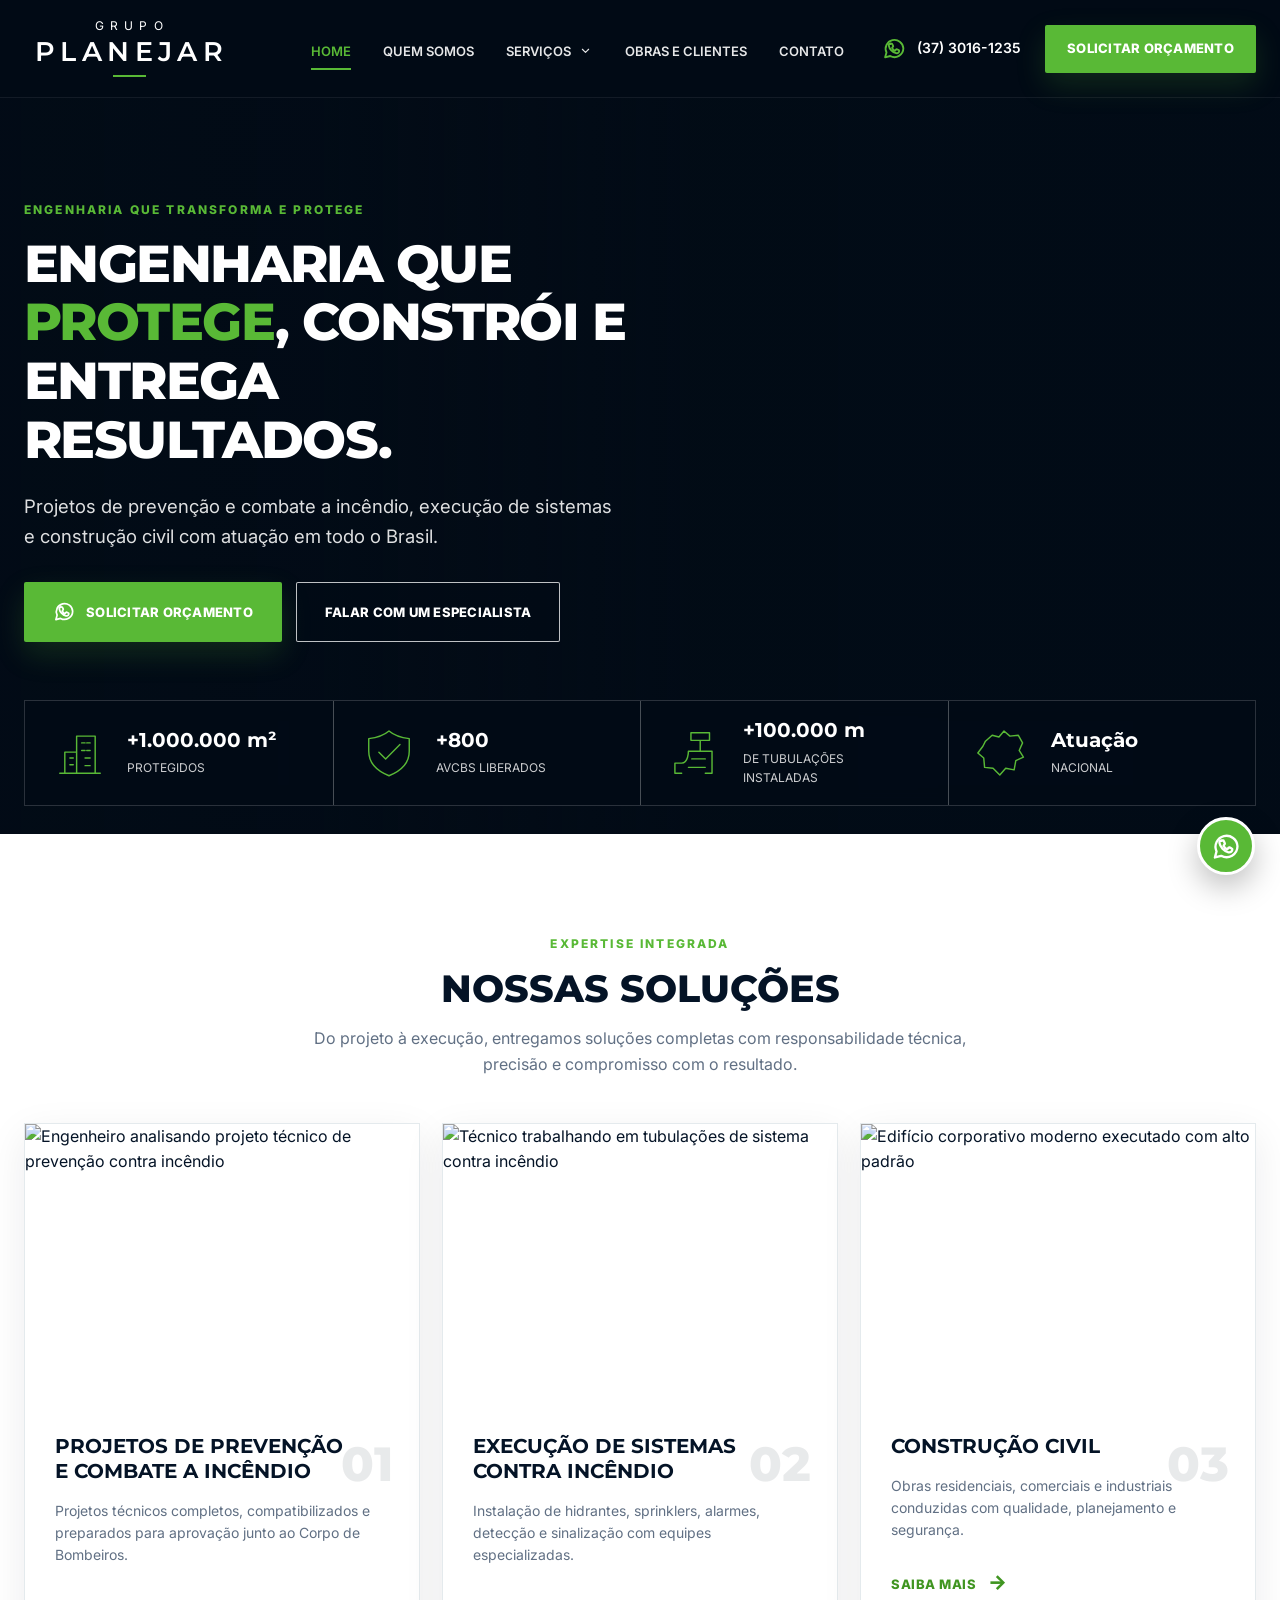
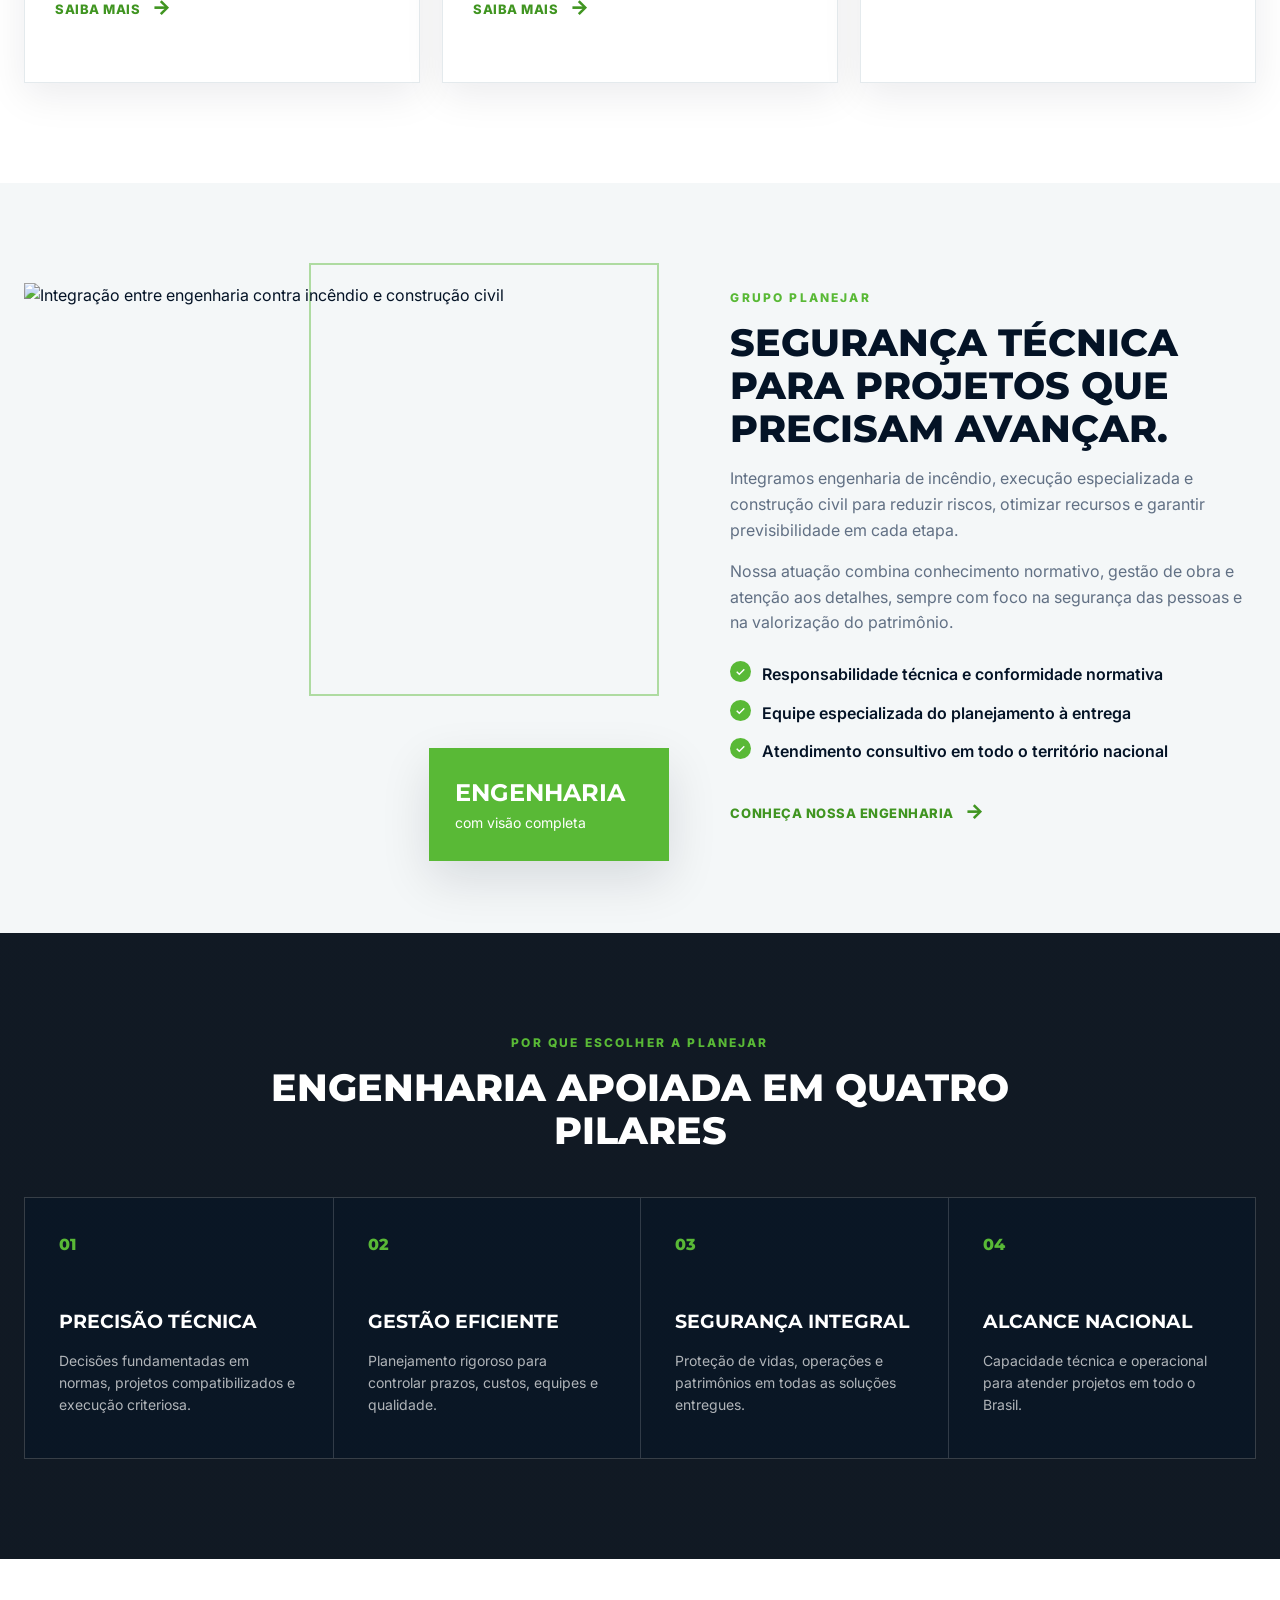
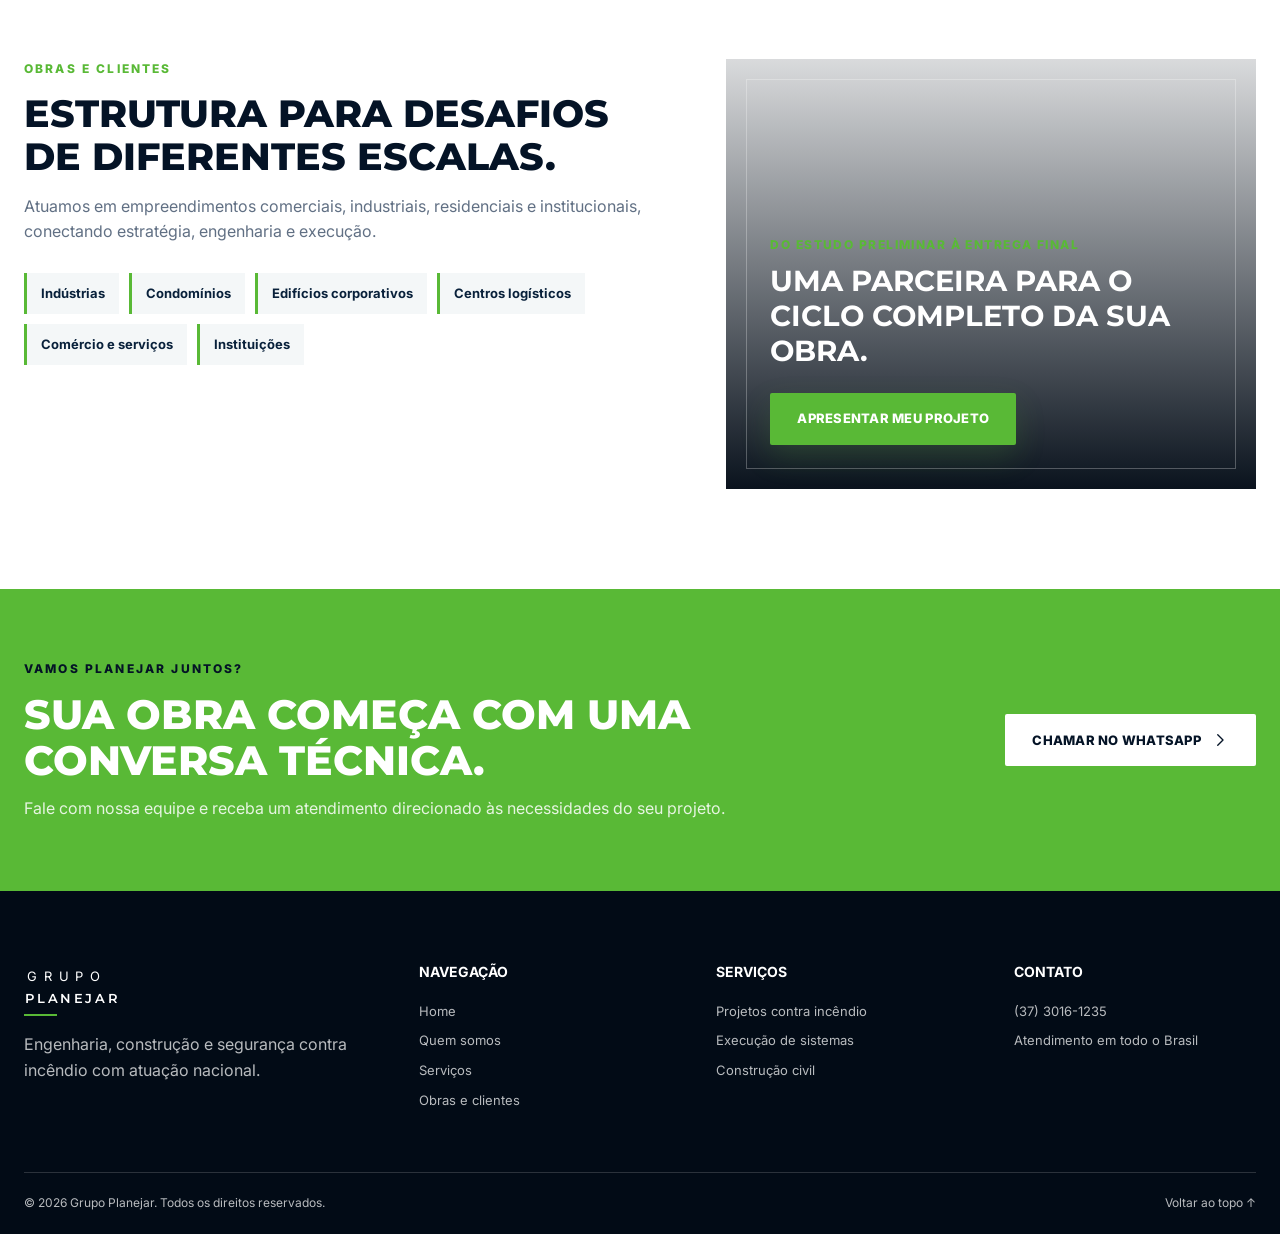
==== index.html @ d743d6f4 "Add files via upload" ====
<!DOCTYPE html>
<html lang="pt-BR">
<head>
  <meta charset="UTF-8">
  <meta name="viewport" content="width=device-width, initial-scale=1.0">
  <meta name="description" content="Grupo Planejar: engenharia especializada em prevenção e combate a incêndio, execução de sistemas e construção civil em todo o Brasil.">
  <meta name="theme-color" content="#041326">
  <title>Grupo Planejar | Engenharia, Segurança e Construção</title>
  <link rel="preconnect" href="https://fonts.googleapis.com">
  <link rel="preconnect" href="https://fonts.gstatic.com" crossorigin>
  <link href="https://fonts.googleapis.com/css2?family=Inter:wght@400;500;600;700;800&family=Montserrat:wght@500;600;700;800&display=swap" rel="stylesheet">
  <link rel="stylesheet" href="styles.css">
</head>
<body>
  <a class="skip-link" href="#conteudo">Ir para o conteúdo</a>

  <header class="site-header" id="inicio">
    <div class="container header-inner">
      <a class="brand" href="#inicio" aria-label="Grupo Planejar - início">
        <span class="brand-small">GRUPO</span>
        <span class="brand-name">PLANEJAR</span>
        <span class="brand-line"></span>
      </a>

      <button class="menu-toggle" type="button" aria-expanded="false" aria-controls="main-nav" aria-label="Abrir menu">
        <span></span><span></span><span></span>
      </button>

      <nav class="main-nav" id="main-nav" aria-label="Navegação principal">
        <a class="nav-link active" href="#inicio">Home</a>
        <a class="nav-link" href="#quem-somos">Quem somos</a>
        <div class="nav-dropdown">
          <button class="nav-link dropdown-toggle" type="button" aria-expanded="false">
            Serviços
            <svg viewBox="0 0 24 24" aria-hidden="true"><path d="m7 10 5 5 5-5"/></svg>
          </button>
          <div class="dropdown-menu">
            <a href="#projetos-incendio">Projetos de prevenção e combate a incêndio</a>
            <a href="#sistemas-incendio">Execução de sistemas contra incêndio</a>
            <a href="#construcao-civil">Construção civil</a>
          </div>
        </div>
        <a class="nav-link" href="#obras">Obras e clientes</a>
        <a class="nav-link" href="#contato">Contato</a>
      </nav>

      <div class="header-actions">
        <a class="phone-link" href="https://wa.me/553730161235?text=Olá%2C%20gostaria%20de%20falar%20com%20o%20Grupo%20Planejar." target="_blank" rel="noopener">
          <svg viewBox="0 0 24 24" aria-hidden="true"><path d="M20.5 11.8a8.5 8.5 0 0 1-12.6 7.4L3 20.5l1.3-4.7A8.5 8.5 0 1 1 20.5 11.8Z"/><path d="M8.2 7.7c.2-.4.4-.4.7-.4h.5c.2 0 .4.1.5.4l.8 1.9c.1.3 0 .5-.2.7l-.6.7c-.2.2-.2.4-.1.6.5 1 1.3 1.9 2.3 2.4.3.1.5.1.7-.1l.8-1c.2-.2.4-.3.7-.2l1.8.9c.3.1.4.3.4.5 0 .5-.2 1.4-.8 1.9-.5.5-1.3.7-2.2.5-1.3-.3-3.1-1.2-4.6-2.8-1.2-1.3-2.1-3-2.3-4.3-.2-.7 0-1.3.4-1.7.3-.3.7-.5 1.2-.5Z"/></svg>
          <span>(37) 3016-1235</span>
        </a>
        <a class="btn btn-primary btn-header whatsapp-link" href="https://wa.me/553730161235?text=Olá%2C%20gostaria%20de%20solicitar%20um%20orçamento." target="_blank" rel="noopener">Solicitar orçamento</a>
      </div>
    </div>
  </header>

  <main id="conteudo">
    <section class="hero" aria-labelledby="hero-title">
      <div class="hero-media" role="img" aria-label="Técnico em sistema contra incêndio, edifício corporativo e engenheiro projetista"></div>
      <div class="hero-overlay"></div>
      <div class="container hero-content">
        <div class="hero-copy reveal">
          <p class="eyebrow">Engenharia que transforma e protege</p>
          <h1 id="hero-title">Engenharia que <span>protege</span>, constrói e entrega resultados.</h1>
          <p class="hero-text">Projetos de prevenção e combate a incêndio, execução de sistemas e construção civil com atuação em todo o Brasil.</p>
          <div class="hero-buttons">
            <a class="btn btn-primary whatsapp-link" href="https://wa.me/553730161235?text=Olá%2C%20gostaria%20de%20solicitar%20um%20orçamento." target="_blank" rel="noopener">
              <svg viewBox="0 0 24 24" aria-hidden="true"><path d="M20.5 11.8a8.5 8.5 0 0 1-12.6 7.4L3 20.5l1.3-4.7A8.5 8.5 0 1 1 20.5 11.8Z"/><path d="M8.2 7.7c.2-.4.4-.4.7-.4h.5c.2 0 .4.1.5.4l.8 1.9c.1.3 0 .5-.2.7l-.6.7c-.2.2-.2.4-.1.6.5 1 1.3 1.9 2.3 2.4.3.1.5.1.7-.1l.8-1c.2-.2.4-.3.7-.2l1.8.9c.3.1.4.3.4.5 0 .5-.2 1.4-.8 1.9-.5.5-1.3.7-2.2.5-1.3-.3-3.1-1.2-4.6-2.8-1.2-1.3-2.1-3-2.3-4.3-.2-.7 0-1.3.4-1.7.3-.3.7-.5 1.2-.5Z"/></svg>
              Solicitar orçamento
            </a>
            <a class="btn btn-outline whatsapp-link" href="https://wa.me/553730161235?text=Olá%2C%20gostaria%20de%20falar%20com%20um%20especialista." target="_blank" rel="noopener">Falar com um especialista</a>
          </div>
        </div>

        <div class="stats reveal" aria-label="Indicadores do Grupo Planejar">
          <article class="stat">
            <svg viewBox="0 0 64 64" aria-hidden="true"><path d="M8 56h48M14 56V31h14v25M28 56V12h22v44M34 20h4m6 0h-4m-6 9h4m6 0h-4m-20 9h4m-4 8h4m14-8h6m-6 9h6"/></svg>
            <div><strong>+1.000.000 m²</strong><span>protegidos</span></div>
          </article>
          <article class="stat">
            <svg viewBox="0 0 64 64" aria-hidden="true"><path d="M32 6c7 6 15 8 24 9v15c0 14-9 23-24 29C17 53 8 44 8 30V15c9-1 17-3 24-9Z"/><path d="m20 31 8 8 17-17"/></svg>
            <div><strong>+800</strong><span>AVCBs liberados</span></div>
          </article>
          <article class="stat">
            <svg viewBox="0 0 64 64" aria-hidden="true"><path d="M26 8h22v9H26zM37 17v13M15 56H7V44h8c8 0 8-14 8-14h28v26h-8"/><path d="M27 39h16M23 49h20"/></svg>
            <div><strong>+100.000 m</strong><span>de tubulações instaladas</span></div>
          </article>
          <article class="stat">
            <svg viewBox="0 0 64 64" aria-hidden="true"><path d="m10 18 8-7 8 2 6-7 7 6 10-1 5 9-4 9 5 8-9 4-2 11-10-2-7 8-8-8-10-1-1-11-7-6 6-8Z"/></svg>
            <div><strong>Atuação</strong><span>nacional</span></div>
          </article>
        </div>
      </div>
    </section>

    <section class="section services" id="servicos" aria-labelledby="services-title">
      <div class="container">
        <div class="section-heading reveal">
          <p class="eyebrow">Expertise integrada</p>
          <h2 id="services-title">Nossas soluções</h2>
          <p>Do projeto à execução, entregamos soluções completas com responsabilidade técnica, precisão e compromisso com o resultado.</p>
        </div>
        <div class="service-grid">
          <article class="service-card reveal" id="projetos-incendio">
            <img src="assets/images/projetos-incendio.jpg" alt="Engenheiro analisando projeto técnico de prevenção contra incêndio" width="650" height="570">
            <div class="service-body">
              <span class="service-number">01</span>
              <h3>Projetos de prevenção e combate a incêndio</h3>
              <p>Projetos técnicos completos, compatibilizados e preparados para aprovação junto ao Corpo de Bombeiros.</p>
              <a href="https://wa.me/553730161235?text=Olá%2C%20quero%20saber%20mais%20sobre%20projetos%20de%20prevenção%20e%20combate%20a%20incêndio." target="_blank" rel="noopener">Saiba mais <span>→</span></a>
            </div>
          </article>
          <article class="service-card reveal" id="sistemas-incendio">
            <img src="assets/images/sistemas-incendio.jpg" alt="Técnico trabalhando em tubulações de sistema contra incêndio" width="650" height="650">
            <div class="service-body">
              <span class="service-number">02</span>
              <h3>Execução de sistemas contra incêndio</h3>
              <p>Instalação de hidrantes, sprinklers, alarmes, detecção e sinalização com equipes especializadas.</p>
              <a href="https://wa.me/553730161235?text=Olá%2C%20quero%20saber%20mais%20sobre%20execução%20de%20sistemas%20contra%20incêndio." target="_blank" rel="noopener">Saiba mais <span>→</span></a>
            </div>
          </article>
          <article class="service-card reveal" id="construcao-civil">
            <img src="assets/images/construcao-civil.jpg" alt="Edifício corporativo moderno executado com alto padrão" width="650" height="620">
            <div class="service-body">
              <span class="service-number">03</span>
              <h3>Construção civil</h3>
              <p>Obras residenciais, comerciais e industriais conduzidas com qualidade, planejamento e segurança.</p>
              <a href="https://wa.me/553730161235?text=Olá%2C%20quero%20saber%20mais%20sobre%20construção%20civil." target="_blank" rel="noopener">Saiba mais <span>→</span></a>
            </div>
          </article>
        </div>
      </div>
    </section>

    <section class="section about" id="quem-somos" aria-labelledby="about-title">
      <div class="container about-grid">
        <div class="about-visual reveal">
          <img src="assets/images/hero-grupo-planejar.png" alt="Integração entre engenharia contra incêndio e construção civil" width="1792" height="896">
          <div class="experience-card"><strong>Engenharia</strong><span>com visão completa</span></div>
        </div>
        <div class="about-copy reveal">
          <p class="eyebrow">Grupo Planejar</p>
          <h2 id="about-title">Segurança técnica para projetos que precisam avançar.</h2>
          <p>Integramos engenharia de incêndio, execução especializada e construção civil para reduzir riscos, otimizar recursos e garantir previsibilidade em cada etapa.</p>
          <p>Nossa atuação combina conhecimento normativo, gestão de obra e atenção aos detalhes, sempre com foco na segurança das pessoas e na valorização do patrimônio.</p>
          <ul class="check-list">
            <li>Responsabilidade técnica e conformidade normativa</li>
            <li>Equipe especializada do planejamento à entrega</li>
            <li>Atendimento consultivo em todo o território nacional</li>
          </ul>
          <a class="text-link whatsapp-link" href="https://wa.me/553730161235?text=Olá%2C%20gostaria%20de%20conhecer%20melhor%20o%20Grupo%20Planejar." target="_blank" rel="noopener">Conheça nossa engenharia <span>→</span></a>
        </div>
      </div>
    </section>

    <section class="section pillars" aria-labelledby="pillars-title">
      <div class="container">
        <div class="section-heading light reveal">
          <p class="eyebrow">Por que escolher a Planejar</p>
          <h2 id="pillars-title">Engenharia apoiada em quatro pilares</h2>
        </div>
        <div class="pillar-grid">
          <article class="pillar reveal"><span>01</span><h3>Precisão técnica</h3><p>Decisões fundamentadas em normas, projetos compatibilizados e execução criteriosa.</p></article>
          <article class="pillar reveal"><span>02</span><h3>Gestão eficiente</h3><p>Planejamento rigoroso para controlar prazos, custos, equipes e qualidade.</p></article>
          <article class="pillar reveal"><span>03</span><h3>Segurança integral</h3><p>Proteção de vidas, operações e patrimônios em todas as soluções entregues.</p></article>
          <article class="pillar reveal"><span>04</span><h3>Alcance nacional</h3><p>Capacidade técnica e operacional para atender projetos em todo o Brasil.</p></article>
        </div>
      </div>
    </section>

    <section class="section projects" id="obras" aria-labelledby="projects-title">
      <div class="container projects-grid">
        <div class="projects-copy reveal">
          <p class="eyebrow">Obras e clientes</p>
          <h2 id="projects-title">Estrutura para desafios de diferentes escalas.</h2>
          <p>Atuamos em empreendimentos comerciais, industriais, residenciais e institucionais, conectando estratégia, engenharia e execução.</p>
          <div class="project-tags" aria-label="Segmentos atendidos">
            <span>Indústrias</span><span>Condomínios</span><span>Edifícios corporativos</span><span>Centros logísticos</span><span>Comércio e serviços</span><span>Instituições</span>
          </div>
        </div>
        <div class="territory-card reveal">
          <span class="territory-kicker">Do estudo preliminar à entrega final</span>
          <strong>Uma parceira para o ciclo completo da sua obra.</strong>
          <a class="btn btn-primary whatsapp-link" href="https://wa.me/553730161235?text=Olá%2C%20gostaria%20de%20conversar%20sobre%20uma%20obra." target="_blank" rel="noopener">Apresentar meu projeto</a>
        </div>
      </div>
    </section>

    <section class="contact-cta" id="contato" aria-labelledby="contact-title">
      <div class="container contact-inner reveal">
        <div>
          <p class="eyebrow">Vamos planejar juntos?</p>
          <h2 id="contact-title">Sua obra começa com uma conversa técnica.</h2>
          <p>Fale com nossa equipe e receba um atendimento direcionado às necessidades do seu projeto.</p>
        </div>
        <a class="btn btn-light whatsapp-link" href="https://wa.me/553730161235?text=Olá%2C%20vim%20pelo%20site%20e%20gostaria%20de%20iniciar%20uma%20conversa." target="_blank" rel="noopener">
          Chamar no WhatsApp
          <svg viewBox="0 0 24 24" aria-hidden="true"><path d="m9 5 7 7-7 7"/></svg>
        </a>
      </div>
    </section>
  </main>

  <footer class="site-footer">
    <div class="container footer-grid">
      <div>
        <a class="brand footer-brand" href="#inicio">
          <span class="brand-small">GRUPO</span>
          <span class="brand-name">PLANEJAR</span>
          <span class="brand-line"></span>
        </a>
        <p>Engenharia, construção e segurança contra incêndio com atuação nacional.</p>
      </div>
      <div>
        <h3>Navegação</h3>
        <a href="#inicio">Home</a><a href="#quem-somos">Quem somos</a><a href="#servicos">Serviços</a><a href="#obras">Obras e clientes</a>
      </div>
      <div>
        <h3>Serviços</h3>
        <a href="#projetos-incendio">Projetos contra incêndio</a><a href="#sistemas-incendio">Execução de sistemas</a><a href="#construcao-civil">Construção civil</a>
      </div>
      <div>
        <h3>Contato</h3>
        <a href="https://wa.me/553730161235" target="_blank" rel="noopener">(37) 3016-1235</a>
        <span>Atendimento em todo o Brasil</span>
      </div>
    </div>
    <div class="container footer-bottom">
      <p>© <span id="current-year"></span> Grupo Planejar. Todos os direitos reservados.</p>
      <a href="#inicio">Voltar ao topo ↑</a>
    </div>
  </footer>

  <a class="floating-whatsapp" href="https://wa.me/553730161235?text=Olá%2C%20vim%20pelo%20site%20do%20Grupo%20Planejar." target="_blank" rel="noopener" aria-label="Falar com o Grupo Planejar pelo WhatsApp">
    <svg viewBox="0 0 24 24" aria-hidden="true"><path d="M20.5 11.8a8.5 8.5 0 0 1-12.6 7.4L3 20.5l1.3-4.7A8.5 8.5 0 1 1 20.5 11.8Z"/><path d="M8.2 7.7c.2-.4.4-.4.7-.4h.5c.2 0 .4.1.5.4l.8 1.9c.1.3 0 .5-.2.7l-.6.7c-.2.2-.2.4-.1.6.5 1 1.3 1.9 2.3 2.4.3.1.5.1.7-.1l.8-1c.2-.2.4-.3.7-.2l1.8.9c.3.1.4.3.4.5 0 .5-.2 1.4-.8 1.9-.5.5-1.3.7-2.2.5-1.3-.3-3.1-1.2-4.6-2.8-1.2-1.3-2.1-3-2.3-4.3-.2-.7 0-1.3.4-1.7.3-.3.7-.5 1.2-.5Z"/></svg>
  </a>

  <script src="script.js"></script>
</body>
</html>
---- styles.css ----
:root {
  --navy-950: #020b16;
  --navy-900: #041326;
  --navy-800: #09213b;
  --navy-700: #123554;
  --green: #59b936;
  --green-dark: #409521;
  --white: #ffffff;
  --ice: #f4f7f8;
  --slate: #617084;
  --line: rgba(255, 255, 255, .16);
  --shadow: 0 18px 50px rgba(3, 19, 37, .12);
  --container: 1440px;
}

* { box-sizing: border-box; }
html { scroll-behavior: smooth; scroll-padding-top: 90px; }
body { margin: 0; color: var(--navy-900); background: var(--white); font-family: "Inter", sans-serif; line-height: 1.6; }
body.menu-open { overflow: hidden; }
img { display: block; max-width: 100%; }
a { color: inherit; text-decoration: none; }
button, a { -webkit-tap-highlight-color: transparent; }
button { font: inherit; }
svg { fill: none; stroke: currentColor; stroke-linecap: round; stroke-linejoin: round; stroke-width: 1.8; }
.container { width: min(calc(100% - 48px), var(--container)); margin-inline: auto; }
.skip-link { position: fixed; z-index: 9999; left: 16px; top: -60px; padding: 10px 16px; color: var(--white); background: var(--green); transition: top .2s; }
.skip-link:focus { top: 16px; }

.site-header { position: fixed; z-index: 1000; inset: 0 0 auto; height: 98px; color: var(--white); background: rgba(2, 11, 22, .94); border-bottom: 1px solid rgba(255, 255, 255, .07); backdrop-filter: blur(16px); transition: height .25s, box-shadow .25s; }
.site-header.scrolled { height: 78px; box-shadow: 0 10px 30px rgba(0, 0, 0, .2); }
.header-inner { height: 100%; display: flex; align-items: center; gap: clamp(24px, 3vw, 60px); }
.brand { min-width: 210px; display: inline-flex; flex-direction: column; align-items: center; color: var(--white); line-height: 1; letter-spacing: .14em; }
.brand-small { margin-bottom: 6px; font-size: 12px; letter-spacing: .52em; transform: translateX(.24em); }
.brand-name { font-family: "Montserrat", sans-serif; font-size: 27px; font-weight: 600; letter-spacing: .2em; transform: translateX(.1em); }
.brand-line { width: 33px; height: 2px; margin-top: 10px; background: var(--green); }
.main-nav { display: flex; align-items: center; justify-content: center; gap: clamp(22px, 2.5vw, 46px); margin-left: auto; }
.nav-link { position: relative; padding: 38px 0 33px; color: rgba(255, 255, 255, .9); border: 0; background: transparent; text-transform: uppercase; white-space: nowrap; font-size: 13px; font-weight: 600; cursor: pointer; transition: color .2s; }
.scrolled .nav-link { padding-block: 28px 25px; }
.nav-link::after { content: ""; position: absolute; left: 0; right: 100%; bottom: 24px; height: 2px; background: var(--green); transition: right .25s; }
.nav-link:hover, .nav-link.active { color: var(--green); }
.nav-link:hover::after, .nav-link.active::after { right: 0; }
.dropdown-toggle { display: flex; align-items: center; gap: 7px; }
.dropdown-toggle svg { width: 15px; transition: transform .2s; }
.nav-dropdown { position: relative; }
.nav-dropdown:hover .dropdown-menu, .nav-dropdown.open .dropdown-menu { opacity: 1; visibility: visible; transform: translateY(0); }
.nav-dropdown.open .dropdown-toggle svg { transform: rotate(180deg); }
.dropdown-menu { position: absolute; top: calc(100% - 12px); left: -25px; width: 320px; padding: 12px; color: var(--navy-900); background: var(--white); box-shadow: var(--shadow); opacity: 0; visibility: hidden; transform: translateY(12px); transition: .2s; }
.dropdown-menu a { display: block; padding: 11px 13px; border-left: 2px solid transparent; font-size: 13px; font-weight: 600; }
.dropdown-menu a:hover { color: var(--green-dark); background: var(--ice); border-color: var(--green); }
.header-actions { display: flex; align-items: center; gap: 24px; }
.phone-link { display: flex; align-items: center; gap: 10px; white-space: nowrap; font-size: 14px; font-weight: 600; }
.phone-link svg { width: 25px; color: var(--green); }
.btn { min-height: 52px; display: inline-flex; align-items: center; justify-content: center; gap: 10px; padding: 0 26px; border: 1px solid transparent; border-radius: 2px; text-transform: uppercase; font-size: 13px; font-weight: 800; letter-spacing: .02em; transition: transform .2s, background .2s, border-color .2s, box-shadow .2s; }
.btn:hover { transform: translateY(-2px); }
.btn-primary { color: var(--white); background: var(--green); box-shadow: 0 12px 30px rgba(89, 185, 54, .18); }
.btn-primary:hover { background: var(--green-dark); box-shadow: 0 16px 34px rgba(89, 185, 54, .25); }
.btn-outline { color: var(--white); border-color: rgba(255, 255, 255, .75); background: rgba(2, 11, 22, .28); }
.btn-outline:hover { border-color: var(--green); background: rgba(2, 11, 22, .65); }
.btn-header { min-height: 48px; padding-inline: 21px; white-space: nowrap; }
.btn svg { width: 23px; }
.menu-toggle { display: none; width: 44px; height: 44px; padding: 10px; border: 0; color: var(--white); background: transparent; }
.menu-toggle span { display: block; width: 24px; height: 2px; margin: 5px auto; background: currentColor; transition: transform .25s, opacity .2s; }

.hero { position: relative; min-height: 760px; padding-top: 98px; color: var(--white); background: var(--navy-950); overflow: hidden; }
.hero-media { position: absolute; inset: 98px 0 0; background-image: url("assets/images/hero-grupo-planejar.png"); background-size: cover; background-position: center; }
.hero-overlay { position: absolute; inset: 98px 0 0; background: linear-gradient(90deg, rgba(2, 11, 22, .96) 0%, rgba(2, 11, 22, .87) 25%, rgba(2, 11, 22, .3) 54%, rgba(2, 11, 22, .28) 100%), linear-gradient(0deg, rgba(2, 11, 22, .8), transparent 48%); }
.hero-content { position: relative; min-height: 662px; display: flex; flex-direction: column; justify-content: space-between; padding-top: clamp(85px, 8vw, 130px); }
.hero-copy { width: min(650px, 49%); }
.eyebrow { margin: 0 0 14px; color: var(--green); text-transform: uppercase; font-size: 12px; font-weight: 800; letter-spacing: .18em; }
.hero h1, .section h2, .contact-cta h2 { margin: 0; font-family: "Montserrat", sans-serif; font-weight: 800; line-height: 1.12; text-transform: uppercase; }
.hero h1 { max-width: 660px; font-size: clamp(39px, 4.1vw, 64px); letter-spacing: -.03em; }
.hero h1 span { color: var(--green); }
.hero-text { max-width: 620px; margin: 22px 0 30px; color: rgba(255, 255, 255, .87); font-size: clamp(16px, 1.45vw, 20px); line-height: 1.65; }
.hero-buttons { display: flex; flex-wrap: wrap; gap: 14px; }
.hero-buttons .btn { min-height: 60px; padding-inline: 28px; }
.stats { display: grid; grid-template-columns: repeat(4, 1fr); margin: 58px 0 28px; border: 1px solid var(--line); background: rgba(2, 11, 22, .69); backdrop-filter: blur(8px); }
.stat { min-height: 102px; display: flex; align-items: center; gap: 20px; padding: 18px 28px; }
.stat + .stat { border-left: 1px solid rgba(255, 255, 255, .28); }
.stat svg { flex: 0 0 auto; width: 54px; height: 54px; color: var(--green); stroke-width: 1.7; }
.stat div { display: flex; flex-direction: column; }
.stat strong { font-family: "Montserrat", sans-serif; font-size: clamp(17px, 1.55vw, 24px); line-height: 1.2; white-space: nowrap; }
.stat span { margin-top: 6px; color: rgba(255, 255, 255, .8); text-transform: uppercase; font-size: 12px; }

.section { padding: 100px 0; }
.section-heading { max-width: 750px; margin: 0 auto 45px; text-align: center; }
.section-heading h2, .about h2, .projects h2 { color: var(--navy-900); font-size: clamp(30px, 3vw, 45px); }
.section-heading > p:last-child { max-width: 680px; margin: 16px auto 0; color: var(--slate); }
.service-grid { display: grid; grid-template-columns: repeat(3, 1fr); gap: 22px; }
.service-card { position: relative; background: var(--white); border: 1px solid #e4eaed; box-shadow: 0 12px 38px rgba(3, 19, 37, .08); overflow: hidden; transition: transform .3s, box-shadow .3s; }
.service-card:hover { transform: translateY(-7px); box-shadow: var(--shadow); }
.service-card img { width: 100%; height: 280px; object-fit: cover; transition: transform .5s; }
.service-card:hover img { transform: scale(1.035); }
.service-body { position: relative; min-height: 278px; padding: 30px; }
.service-number { position: absolute; top: 22px; right: 26px; color: rgba(4, 19, 38, .09); font-family: "Montserrat", sans-serif; font-size: 48px; font-weight: 800; }
.service-card h3 { position: relative; max-width: 340px; margin: 0 0 16px; padding-right: 40px; font-family: "Montserrat", sans-serif; font-size: 20px; line-height: 1.25; text-transform: uppercase; }
.service-card p { margin: 0 0 24px; color: var(--slate); font-size: 14px; }
.service-card a, .text-link { color: var(--green-dark); text-transform: uppercase; font-size: 13px; font-weight: 800; letter-spacing: .04em; }
.service-card a span, .text-link span { display: inline-block; margin-left: 8px; font-size: 20px; transition: transform .2s; }
.service-card a:hover span, .text-link:hover span { transform: translateX(5px); }

.about { background: var(--ice); }
.about-grid { display: grid; grid-template-columns: 1.08fr .92fr; align-items: center; gap: clamp(50px, 7vw, 105px); }
.about-visual { position: relative; min-height: 550px; }
.about-visual::before { content: ""; position: absolute; z-index: 0; width: 56%; height: 78%; right: -18px; top: -20px; border: 2px solid rgba(89, 185, 54, .45); }
.about-visual img { position: absolute; z-index: 1; inset: 0; width: 100%; height: 100%; object-fit: cover; object-position: 48% center; }
.experience-card { position: absolute; z-index: 2; right: -28px; bottom: -28px; width: 240px; padding: 26px; color: var(--white); background: var(--green); box-shadow: var(--shadow); }
.experience-card strong, .experience-card span { display: block; }
.experience-card strong { font-family: "Montserrat", sans-serif; font-size: 24px; text-transform: uppercase; }
.experience-card span { font-size: 14px; }
.about-copy > p:not(.eyebrow) { color: var(--slate); }
.check-list { margin: 26px 0 30px; padding: 0; list-style: none; }
.check-list li { position: relative; margin: 13px 0; padding-left: 32px; font-weight: 600; }
.check-list li::before { content: "✓"; position: absolute; left: 0; top: -1px; width: 21px; height: 21px; display: grid; place-items: center; color: var(--white); background: var(--green); border-radius: 50%; font-size: 12px; }

.pillars { color: var(--white); background: linear-gradient(rgba(2, 11, 22, .94), rgba(2, 11, 22, .94)), url("assets/images/hero-grupo-planejar.png") center/cover fixed; }
.section-heading.light h2 { color: var(--white); }
.pillar-grid { display: grid; grid-template-columns: repeat(4, 1fr); border: 1px solid var(--line); }
.pillar { min-height: 260px; padding: 34px; background: rgba(4, 19, 38, .48); }
.pillar + .pillar { border-left: 1px solid var(--line); }
.pillar > span { color: var(--green); font-family: "Montserrat", sans-serif; font-weight: 800; }
.pillar h3 { margin: 50px 0 12px; text-transform: uppercase; font-family: "Montserrat", sans-serif; font-size: 19px; }
.pillar p { margin: 0; color: rgba(255, 255, 255, .68); font-size: 14px; }

.projects-grid { display: grid; grid-template-columns: 1.1fr .9fr; align-items: stretch; gap: 55px; }
.projects-copy > p:not(.eyebrow) { max-width: 680px; color: var(--slate); }
.project-tags { display: flex; flex-wrap: wrap; gap: 10px; margin-top: 28px; }
.project-tags span { padding: 10px 14px; color: var(--navy-800); background: var(--ice); border-left: 3px solid var(--green); font-size: 13px; font-weight: 700; }
.territory-card { position: relative; display: flex; flex-direction: column; justify-content: flex-end; min-height: 430px; padding: 44px; color: var(--white); background: linear-gradient(0deg, rgba(2, 11, 22, .97), rgba(2, 11, 22, .15)), url("assets/images/construcao-civil.jpg") center/cover; overflow: hidden; }
.territory-card::before { content: ""; position: absolute; inset: 20px; border: 1px solid rgba(255, 255, 255, .27); pointer-events: none; }
.territory-kicker { position: relative; color: var(--green); text-transform: uppercase; font-size: 12px; font-weight: 800; letter-spacing: .12em; }
.territory-card strong { position: relative; max-width: 500px; margin: 9px 0 24px; font-family: "Montserrat", sans-serif; font-size: clamp(25px, 2.3vw, 35px); line-height: 1.2; text-transform: uppercase; }
.territory-card .btn { position: relative; align-self: flex-start; }

.contact-cta { padding: 70px 0; color: var(--white); background: var(--green); }
.contact-inner { display: flex; align-items: center; justify-content: space-between; gap: 50px; }
.contact-cta .eyebrow { color: var(--navy-900); }
.contact-cta h2 { max-width: 820px; font-size: clamp(28px, 3.2vw, 46px); }
.contact-cta p:last-child { max-width: 760px; margin: 12px 0 0; color: rgba(255, 255, 255, .85); }
.btn-light { flex: 0 0 auto; color: var(--navy-900); background: var(--white); }
.btn-light:hover { background: var(--navy-900); color: var(--white); }
.btn-light svg { width: 18px; }

.site-footer { padding: 70px 0 22px; color: rgba(255, 255, 255, .72); background: var(--navy-950); }
.footer-grid { display: grid; grid-template-columns: 1.4fr repeat(3, 1fr); gap: 55px; }
.footer-brand { width: max-content; align-items: flex-start; min-width: 0; }
.footer-grid > div:first-child p { max-width: 330px; }
.footer-grid h3 { margin: 0 0 17px; color: var(--white); font-size: 14px; text-transform: uppercase; }
.footer-grid a, .footer-grid span { display: block; margin: 9px 0; font-size: 13px; }
.footer-grid a:hover { color: var(--green); }
.footer-bottom { display: flex; justify-content: space-between; margin-top: 52px; padding-top: 20px; border-top: 1px solid var(--line); font-size: 12px; }
.footer-bottom p { margin: 0; }
.floating-whatsapp { position: fixed; z-index: 900; right: 25px; bottom: 25px; width: 58px; height: 58px; display: grid; place-items: center; color: var(--white); background: var(--green); border: 3px solid var(--white); border-radius: 50%; box-shadow: 0 12px 30px rgba(0, 0, 0, .25); transition: transform .2s, background .2s; }
.floating-whatsapp:hover { transform: translateY(-4px) scale(1.03); background: var(--green-dark); }
.floating-whatsapp svg { width: 31px; }

.reveal { opacity: 0; transform: translateY(24px); transition: opacity .7s ease, transform .7s ease; }
.reveal.visible { opacity: 1; transform: none; }

@media (max-width: 1240px) {
  .container { width: min(calc(100% - 36px), var(--container)); }
  .header-actions .phone-link { display: none; }
  .main-nav { gap: 24px; }
  .brand { min-width: 180px; }
  .brand-name { font-size: 23px; }
  .stat { padding-inline: 18px; }
  .stat svg { width: 45px; }
}

@media (max-width: 1020px) {
  .site-header, .site-header.scrolled { height: 78px; }
  .brand { min-width: auto; align-items: flex-start; }
  .brand-small { font-size: 9px; }
  .brand-name { font-size: 20px; }
  .brand-line { margin-top: 7px; }
  .menu-toggle { display: block; margin-left: auto; }
  .menu-open .menu-toggle span:nth-child(1) { transform: translateY(7px) rotate(45deg); }
  .menu-open .menu-toggle span:nth-child(2) { opacity: 0; }
  .menu-open .menu-toggle span:nth-child(3) { transform: translateY(-7px) rotate(-45deg); }
  .header-actions { display: none; }
  .main-nav { position: absolute; top: 100%; left: 0; width: 100vw; height: calc(100vh - 78px); display: block; padding: 24px; background: var(--navy-950); transform: translateX(100%); transition: transform .3s; overflow-y: auto; }
  .menu-open .main-nav { transform: translateX(0); }
  .nav-link { width: 100%; display: flex; justify-content: space-between; padding: 17px 3px; text-align: left; border-bottom: 1px solid var(--line); }
  .nav-link::after { display: none; }
  .dropdown-menu { position: static; width: 100%; max-height: 0; padding: 0 10px; box-shadow: none; color: var(--white); background: rgba(255, 255, 255, .04); opacity: 1; visibility: visible; transform: none; overflow: hidden; transition: max-height .3s, padding .3s; }
  .nav-dropdown.open .dropdown-menu { max-height: 260px; padding-block: 9px; }
  .dropdown-menu a { color: rgba(255, 255, 255, .75); border-color: transparent; }
  .dropdown-menu a:hover { color: var(--green); background: transparent; }
  .hero { min-height: auto; padding-top: 78px; }
  .hero-media, .hero-overlay { inset-top: 78px; }
  .hero-media { inset: 78px 0 0; background-position: 54% center; }
  .hero-overlay { inset: 78px 0 0; background: linear-gradient(90deg, rgba(2, 11, 22, .95), rgba(2, 11, 22, .58)), linear-gradient(0deg, rgba(2, 11, 22, .93), transparent 60%); }
  .hero-content { min-height: 730px; padding-top: 95px; }
  .hero-copy { width: min(670px, 72%); }
  .stats { grid-template-columns: repeat(2, 1fr); }
  .stat:nth-child(3) { border-left: 0; border-top: 1px solid rgba(255, 255, 255, .28); }
  .stat:nth-child(4) { border-top: 1px solid rgba(255, 255, 255, .28); }
  .service-grid { grid-template-columns: repeat(2, 1fr); }
  .service-card:last-child { grid-column: 1 / -1; display: grid; grid-template-columns: 1fr 1fr; }
  .service-card:last-child img { height: 100%; }
  .about-grid { gap: 55px; }
  .about-visual { min-height: 500px; }
  .pillar-grid { grid-template-columns: repeat(2, 1fr); }
  .pillar:nth-child(3) { border-left: 0; border-top: 1px solid var(--line); }
  .pillar:nth-child(4) { border-top: 1px solid var(--line); }
}

@media (max-width: 760px) {
  .container { width: min(calc(100% - 30px), var(--container)); }
  .section { padding: 72px 0; }
  .hero-content { min-height: 760px; padding-top: 70px; }
  .hero-media { background-position: 52% center; }
  .hero-overlay { background: linear-gradient(90deg, rgba(2, 11, 22, .95), rgba(2, 11, 22, .7)), linear-gradient(0deg, rgba(2, 11, 22, .97) 0%, transparent 75%); }
  .hero-copy { width: 100%; }
  .hero h1 { font-size: clamp(34px, 10vw, 47px); }
  .hero-text { font-size: 16px; }
  .hero-buttons { display: grid; }
  .hero-buttons .btn { width: 100%; padding-inline: 15px; }
  .stats { margin-top: 45px; }
  .stat { min-height: 92px; gap: 13px; padding: 14px; }
  .stat svg { width: 38px; height: 38px; }
  .stat strong { font-size: 15px; }
  .stat span { font-size: 9px; }
  .service-grid { grid-template-columns: 1fr; }
  .service-card:last-child { grid-column: auto; display: block; }
  .service-card:last-child img, .service-card img { height: 250px; }
  .service-body { min-height: auto; }
  .about-grid, .projects-grid { grid-template-columns: 1fr; }
  .about-visual { min-height: 390px; margin: 0 15px 35px 0; }
  .experience-card { right: -15px; bottom: -25px; width: 205px; padding: 20px; }
  .about-copy { margin-top: 15px; }
  .pillar-grid { grid-template-columns: 1fr; }
  .pillar, .pillar + .pillar { min-height: auto; border-left: 0; border-top: 1px solid var(--line); }
  .pillar:first-child { border-top: 0; }
  .pillar h3 { margin-top: 28px; }
  .projects-grid { gap: 35px; }
  .territory-card { min-height: 390px; padding: 35px; }
  .contact-inner { display: block; }
  .contact-inner .btn { width: 100%; margin-top: 28px; }
  .footer-grid { grid-template-columns: 1fr 1fr; gap: 36px 25px; }
  .footer-grid > div:first-child { grid-column: 1 / -1; }
  .footer-bottom { align-items: flex-start; gap: 20px; }
}

@media (max-width: 480px) {
  .brand-name { font-size: 18px; }
  .hero-content { min-height: 800px; }
  .hero h1 { font-size: 34px; }
  .eyebrow { font-size: 10px; }
  .stats { grid-template-columns: 1fr; margin-bottom: 15px; }
  .stat + .stat { border-left: 0; border-top: 1px solid rgba(255, 255, 255, .22); }
  .stat { min-height: 75px; }
  .stat svg { width: 34px; height: 34px; }
  .stat strong { font-size: 16px; }
  .section-heading { text-align: left; }
  .section-heading > p:last-child { margin-left: 0; }
  .service-card h3 { padding-right: 10px; font-size: 18px; }
  .service-number { display: none; }
  .about-visual { min-height: 320px; }
  .project-tags span { width: 100%; }
  .territory-card { padding: 28px; }
  .footer-grid { grid-template-columns: 1fr; }
  .footer-grid > div:first-child { grid-column: auto; }
  .footer-bottom { display: block; }
  .footer-bottom a { display: inline-block; margin-top: 12px; }
  .floating-whatsapp { right: 16px; bottom: 16px; width: 54px; height: 54px; }
}

@media (prefers-reduced-motion: reduce) {
  html { scroll-behavior: auto; }
  *, *::before, *::after { transition-duration: .01ms !important; animation-duration: .01ms !important; animation-iteration-count: 1 !important; }
  .reveal { opacity: 1; transform: none; }
}
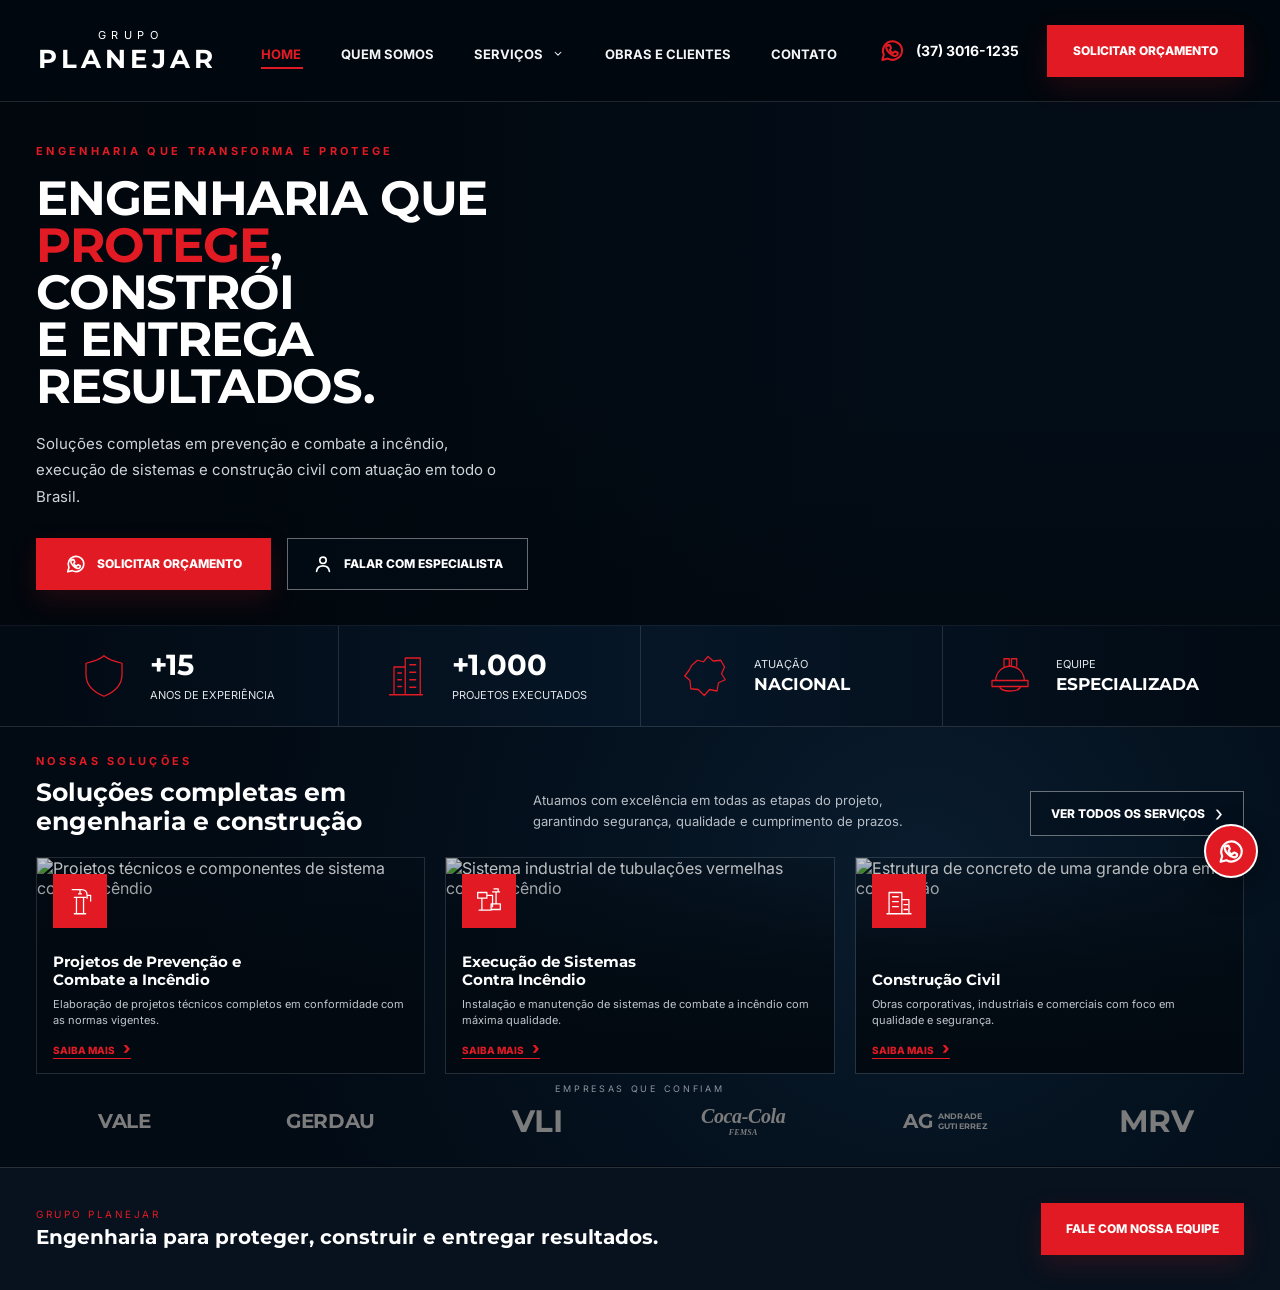
==== commit f466a7f3: "Add files via upload" ====
--- a/index.html
+++ b/index.html
@@ -3,13 +3,13 @@
 <head>
   <meta charset="UTF-8">
   <meta name="viewport" content="width=device-width, initial-scale=1.0">
-  <meta name="description" content="Grupo Planejar: engenharia especializada em prevenção e combate a incêndio, execução de sistemas e construção civil em todo o Brasil.">
-  <meta name="theme-color" content="#041326">
+  <meta name="description" content="Grupo Planejar: soluções completas em prevenção e combate a incêndio, execução de sistemas e construção civil em todo o Brasil.">
+  <meta name="theme-color" content="#030b14">
   <title>Grupo Planejar | Engenharia, Segurança e Construção</title>
   <link rel="preconnect" href="https://fonts.googleapis.com">
   <link rel="preconnect" href="https://fonts.gstatic.com" crossorigin>
-  <link href="https://fonts.googleapis.com/css2?family=Inter:wght@400;500;600;700;800&family=Montserrat:wght@500;600;700;800&display=swap" rel="stylesheet">
-  <link rel="stylesheet" href="styles.css">
+  <link href="https://fonts.googleapis.com/css2?family=Inter:wght@400;500;600;700;800&family=Montserrat:wght@600;700;800&display=swap" rel="stylesheet">
+  <link rel="stylesheet" href="./styles.css?v=20260611-red">
 </head>
 <body>
   <a class="skip-link" href="#conteudo">Ir para o conteúdo</a>
@@ -17,224 +17,165 @@
   <header class="site-header" id="inicio">
     <div class="container header-inner">
       <a class="brand" href="#inicio" aria-label="Grupo Planejar - início">
-        <span class="brand-small">GRUPO</span>
-        <span class="brand-name">PLANEJAR</span>
-        <span class="brand-line"></span>
+        <span>GRUPO</span>
+        <strong>PLANEJAR</strong>
       </a>
 
-      <button class="menu-toggle" type="button" aria-expanded="false" aria-controls="main-nav" aria-label="Abrir menu">
+      <button class="menu-toggle" type="button" aria-label="Abrir menu" aria-expanded="false" aria-controls="main-nav">
         <span></span><span></span><span></span>
       </button>
 
       <nav class="main-nav" id="main-nav" aria-label="Navegação principal">
         <a class="nav-link active" href="#inicio">Home</a>
-        <a class="nav-link" href="#quem-somos">Quem somos</a>
+        <a class="nav-link" href="#quem-somos">Quem Somos</a>
         <div class="nav-dropdown">
           <button class="nav-link dropdown-toggle" type="button" aria-expanded="false">
             Serviços
-            <svg viewBox="0 0 24 24" aria-hidden="true"><path d="m7 10 5 5 5-5"/></svg>
+            <svg viewBox="0 0 24 24" aria-hidden="true"><path d="m7 9 5 5 5-5"/></svg>
           </button>
           <div class="dropdown-menu">
-            <a href="#projetos-incendio">Projetos de prevenção e combate a incêndio</a>
-            <a href="#sistemas-incendio">Execução de sistemas contra incêndio</a>
-            <a href="#construcao-civil">Construção civil</a>
+            <a href="projetos-prevencao-combate-incendio.html">Projetos de prevenção e combate a incêndio</a>
+            <a href="execucao-sistemas-contra-incendio.html">Execução de sistemas contra incêndio</a>
+            <a href="construcao-civil.html">Construção civil</a>
           </div>
         </div>
-        <a class="nav-link" href="#obras">Obras e clientes</a>
+        <a class="nav-link" href="#obras-clientes">Obras e Clientes</a>
         <a class="nav-link" href="#contato">Contato</a>
       </nav>
 
-      <div class="header-actions">
-        <a class="phone-link" href="https://wa.me/553730161235?text=Olá%2C%20gostaria%20de%20falar%20com%20o%20Grupo%20Planejar." target="_blank" rel="noopener">
-          <svg viewBox="0 0 24 24" aria-hidden="true"><path d="M20.5 11.8a8.5 8.5 0 0 1-12.6 7.4L3 20.5l1.3-4.7A8.5 8.5 0 1 1 20.5 11.8Z"/><path d="M8.2 7.7c.2-.4.4-.4.7-.4h.5c.2 0 .4.1.5.4l.8 1.9c.1.3 0 .5-.2.7l-.6.7c-.2.2-.2.4-.1.6.5 1 1.3 1.9 2.3 2.4.3.1.5.1.7-.1l.8-1c.2-.2.4-.3.7-.2l1.8.9c.3.1.4.3.4.5 0 .5-.2 1.4-.8 1.9-.5.5-1.3.7-2.2.5-1.3-.3-3.1-1.2-4.6-2.8-1.2-1.3-2.1-3-2.3-4.3-.2-.7 0-1.3.4-1.7.3-.3.7-.5 1.2-.5Z"/></svg>
+      <div class="header-contact">
+        <a class="phone" href="https://wa.me/553730161235?text=Olá,%20vim%20pelo%20site%20do%20Grupo%20Planejar." target="_blank" rel="noopener">
+          <svg viewBox="0 0 24 24" aria-hidden="true"><path d="M20.5 11.8a8.5 8.5 0 0 1-12.6 7.4L3 20.5l1.3-4.7A8.5 8.5 0 1 1 20.5 11.8Z"/><path d="M8.2 7.7c.3-.5.5-.5.9-.5.3 0 .5 0 .7.5l.8 1.9c.1.3.1.5-.2.8l-.6.7c-.2.2-.2.4-.1.7.5 1 1.4 1.9 2.4 2.4.3.2.5.1.7-.1l.9-1c.2-.2.4-.3.7-.2l1.9.9c.3.1.4.3.4.6 0 .5-.3 1.4-.8 1.9-.6.5-1.4.7-2.3.5-1.4-.3-3.2-1.2-4.8-2.9-1.3-1.3-2.2-3.1-2.4-4.4-.1-.8.1-1.4.5-1.8.4-.4.8-.6 1.3-.6Z"/></svg>
           <span>(37) 3016-1235</span>
         </a>
-        <a class="btn btn-primary btn-header whatsapp-link" href="https://wa.me/553730161235?text=Olá%2C%20gostaria%20de%20solicitar%20um%20orçamento." target="_blank" rel="noopener">Solicitar orçamento</a>
+        <a class="button button-red header-button" href="https://wa.me/553730161235?text=Olá,%20vim%20pelo%20site%20do%20Grupo%20Planejar%20e%20gostaria%20de%20solicitar%20um%20orçamento." target="_blank" rel="noopener">Solicitar Orçamento</a>
       </div>
     </div>
   </header>
 
   <main id="conteudo">
     <section class="hero" aria-labelledby="hero-title">
-      <div class="hero-media" role="img" aria-label="Técnico em sistema contra incêndio, edifício corporativo e engenheiro projetista"></div>
-      <div class="hero-overlay"></div>
-      <div class="container hero-content">
-        <div class="hero-copy reveal">
-          <p class="eyebrow">Engenharia que transforma e protege</p>
-          <h1 id="hero-title">Engenharia que <span>protege</span>, constrói e entrega resultados.</h1>
-          <p class="hero-text">Projetos de prevenção e combate a incêndio, execução de sistemas e construção civil com atuação em todo o Brasil.</p>
-          <div class="hero-buttons">
-            <a class="btn btn-primary whatsapp-link" href="https://wa.me/553730161235?text=Olá%2C%20gostaria%20de%20solicitar%20um%20orçamento." target="_blank" rel="noopener">
-              <svg viewBox="0 0 24 24" aria-hidden="true"><path d="M20.5 11.8a8.5 8.5 0 0 1-12.6 7.4L3 20.5l1.3-4.7A8.5 8.5 0 1 1 20.5 11.8Z"/><path d="M8.2 7.7c.2-.4.4-.4.7-.4h.5c.2 0 .4.1.5.4l.8 1.9c.1.3 0 .5-.2.7l-.6.7c-.2.2-.2.4-.1.6.5 1 1.3 1.9 2.3 2.4.3.1.5.1.7-.1l.8-1c.2-.2.4-.3.7-.2l1.8.9c.3.1.4.3.4.5 0 .5-.2 1.4-.8 1.9-.5.5-1.3.7-2.2.5-1.3-.3-3.1-1.2-4.6-2.8-1.2-1.3-2.1-3-2.3-4.3-.2-.7 0-1.3.4-1.7.3-.3.7-.5 1.2-.5Z"/></svg>
-              Solicitar orçamento
+      <div class="hero-background" role="img" aria-label="Engenheiro do Grupo Planejar diante de edifício corporativo e sistema de tubulações contra incêndio"></div>
+      <div class="hero-shade"></div>
+      <div class="container hero-inner">
+        <div class="hero-copy">
+          <p class="overline">Engenharia que transforma e protege</p>
+          <h1 id="hero-title">Engenharia que<br><span>protege</span>, constrói<br>e entrega<br>resultados.</h1>
+          <p class="hero-description">Soluções completas em prevenção e combate a incêndio, execução de sistemas e construção civil com atuação em todo o Brasil.</p>
+          <div class="hero-actions">
+            <a class="button button-red" href="https://wa.me/553730161235?text=Olá,%20vim%20pelo%20site%20do%20Grupo%20Planejar%20e%20gostaria%20de%20solicitar%20um%20orçamento." target="_blank" rel="noopener">
+              <svg viewBox="0 0 24 24" aria-hidden="true"><path d="M20.5 11.8a8.5 8.5 0 0 1-12.6 7.4L3 20.5l1.3-4.7A8.5 8.5 0 1 1 20.5 11.8Z"/><path d="M8.2 7.7c.3-.5.5-.5.9-.5.3 0 .5 0 .7.5l.8 1.9c.1.3.1.5-.2.8l-.6.7c-.2.2-.2.4-.1.7.5 1 1.4 1.9 2.4 2.4.3.2.5.1.7-.1l.9-1c.2-.2.4-.3.7-.2l1.9.9c.3.1.4.3.4.6 0 .5-.3 1.4-.8 1.9-.6.5-1.4.7-2.3.5-1.4-.3-3.2-1.2-4.8-2.9-1.3-1.3-2.2-3.1-2.4-4.4-.1-.8.1-1.4.5-1.8.4-.4.8-.6 1.3-.6Z"/></svg>
+              Solicitar Orçamento
             </a>
-            <a class="btn btn-outline whatsapp-link" href="https://wa.me/553730161235?text=Olá%2C%20gostaria%20de%20falar%20com%20um%20especialista." target="_blank" rel="noopener">Falar com um especialista</a>
+            <a class="button button-outline" href="https://wa.me/553730161235?text=Olá,%20vim%20pelo%20site%20do%20Grupo%20Planejar%20e%20gostaria%20de%20falar%20com%20um%20especialista." target="_blank" rel="noopener">
+              <svg viewBox="0 0 24 24" aria-hidden="true"><circle cx="12" cy="8" r="3.5"/><path d="M5 20c.5-4 2.8-6 7-6s6.5 2 7 6"/></svg>
+              Falar com Especialista
+            </a>
           </div>
-        </div>
-
-        <div class="stats reveal" aria-label="Indicadores do Grupo Planejar">
-          <article class="stat">
-            <svg viewBox="0 0 64 64" aria-hidden="true"><path d="M8 56h48M14 56V31h14v25M28 56V12h22v44M34 20h4m6 0h-4m-6 9h4m6 0h-4m-20 9h4m-4 8h4m14-8h6m-6 9h6"/></svg>
-            <div><strong>+1.000.000 m²</strong><span>protegidos</span></div>
-          </article>
-          <article class="stat">
-            <svg viewBox="0 0 64 64" aria-hidden="true"><path d="M32 6c7 6 15 8 24 9v15c0 14-9 23-24 29C17 53 8 44 8 30V15c9-1 17-3 24-9Z"/><path d="m20 31 8 8 17-17"/></svg>
-            <div><strong>+800</strong><span>AVCBs liberados</span></div>
-          </article>
-          <article class="stat">
-            <svg viewBox="0 0 64 64" aria-hidden="true"><path d="M26 8h22v9H26zM37 17v13M15 56H7V44h8c8 0 8-14 8-14h28v26h-8"/><path d="M27 39h16M23 49h20"/></svg>
-            <div><strong>+100.000 m</strong><span>de tubulações instaladas</span></div>
-          </article>
-          <article class="stat">
-            <svg viewBox="0 0 64 64" aria-hidden="true"><path d="m10 18 8-7 8 2 6-7 7 6 10-1 5 9-4 9 5 8-9 4-2 11-10-2-7 8-8-8-10-1-1-11-7-6 6-8Z"/></svg>
-            <div><strong>Atuação</strong><span>nacional</span></div>
-          </article>
         </div>
       </div>
     </section>
 
-    <section class="section services" id="servicos" aria-labelledby="services-title">
+    <section class="metrics" aria-label="Indicadores do Grupo Planejar">
+      <div class="container metric-grid">
+        <article class="metric">
+          <svg viewBox="0 0 64 64" aria-hidden="true"><path d="M32 5c7 6 15 8 24 10v15c0 14-9 23-24 29C17 53 8 44 8 30V15c9-2 17-4 24-10Z"/></svg>
+          <div><strong>+15</strong><span>Anos de experiência</span></div>
+        </article>
+        <article class="metric">
+          <svg viewBox="0 0 64 64" aria-hidden="true"><path d="M10 57h44M16 57V20h15v37M31 57V8h20v49M21 28h5m-5 9h5m-5 9h5m11-29h8m-8 10h8m-8 10h8m-8 10h8"/></svg>
+          <div><strong>+1.000</strong><span>Projetos executados</span></div>
+        </article>
+        <article class="metric">
+          <svg viewBox="0 0 64 64" aria-hidden="true"><path d="m10 18 8-7 8 2 6-7 7 6 10-1 5 9-4 9 5 8-9 4-2 11-10-2-7 8-8-8-10-1-1-11-7-6 6-8Z"/></svg>
+          <div><span>Atuação</span><strong class="metric-word">Nacional</strong></div>
+        </article>
+        <article class="metric">
+          <svg viewBox="0 0 64 64" aria-hidden="true"><path d="M13 38a19 19 0 0 1 38 0M8 38h48v8H8zM18 46c2 8 26 8 28 0M24 19V9h7v10m3 0V9h7v10"/></svg>
+          <div><span>Equipe</span><strong class="metric-word">Especializada</strong></div>
+        </article>
+      </div>
+    </section>
+
+    <section class="solutions" id="servicos" aria-labelledby="solutions-title">
       <div class="container">
-        <div class="section-heading reveal">
-          <p class="eyebrow">Expertise integrada</p>
-          <h2 id="services-title">Nossas soluções</h2>
-          <p>Do projeto à execução, entregamos soluções completas com responsabilidade técnica, precisão e compromisso com o resultado.</p>
+        <div class="solutions-heading">
+          <div>
+            <p class="overline">Nossas soluções</p>
+            <h2 id="solutions-title">Soluções completas em<br>engenharia e construção</h2>
+          </div>
+          <p class="solutions-intro">Atuamos com excelência em todas as etapas do projeto, garantindo segurança, qualidade e cumprimento de prazos.</p>
+          <a class="button button-outline services-button" href="#service-cards">Ver todos os serviços <span>›</span></a>
         </div>
-        <div class="service-grid">
-          <article class="service-card reveal" id="projetos-incendio">
-            <img src="assets/images/projetos-incendio.jpg" alt="Engenheiro analisando projeto técnico de prevenção contra incêndio" width="650" height="570">
-            <div class="service-body">
-              <span class="service-number">01</span>
-              <h3>Projetos de prevenção e combate a incêndio</h3>
-              <p>Projetos técnicos completos, compatibilizados e preparados para aprovação junto ao Corpo de Bombeiros.</p>
-              <a href="https://wa.me/553730161235?text=Olá%2C%20quero%20saber%20mais%20sobre%20projetos%20de%20prevenção%20e%20combate%20a%20incêndio." target="_blank" rel="noopener">Saiba mais <span>→</span></a>
+
+        <div class="service-grid" id="service-cards">
+          <article class="service-card">
+            <img src="./assets/img/servico-projetos-incendio.png" alt="Projetos técnicos e componentes de sistema contra incêndio" width="1672" height="941">
+            <div class="card-shade"></div>
+            <div class="service-content">
+              <div class="service-icon">
+                <svg viewBox="0 0 48 48" aria-hidden="true"><path d="M16 42h16M19 42V19h10v23M22 14h4m-2 0V8m-8 11h16M13 8h13c5 0 8 3 8 8v4M34 16h5v8"/></svg>
+              </div>
+              <h3>Projetos de Prevenção e<br>Combate a Incêndio</h3>
+              <p>Elaboração de projetos técnicos completos em conformidade com as normas vigentes.</p>
+              <a href="projetos-prevencao-combate-incendio.html">Saiba mais <span>›</span></a>
             </div>
           </article>
-          <article class="service-card reveal" id="sistemas-incendio">
-            <img src="assets/images/sistemas-incendio.jpg" alt="Técnico trabalhando em tubulações de sistema contra incêndio" width="650" height="650">
-            <div class="service-body">
-              <span class="service-number">02</span>
-              <h3>Execução de sistemas contra incêndio</h3>
-              <p>Instalação de hidrantes, sprinklers, alarmes, detecção e sinalização com equipes especializadas.</p>
-              <a href="https://wa.me/553730161235?text=Olá%2C%20quero%20saber%20mais%20sobre%20execução%20de%20sistemas%20contra%20incêndio." target="_blank" rel="noopener">Saiba mais <span>→</span></a>
+
+          <article class="service-card">
+            <img src="./assets/img/servico-sistemas-incendio.png" alt="Sistema industrial de tubulações vermelhas contra incêndio" width="1672" height="941">
+            <div class="card-shade"></div>
+            <div class="service-content">
+              <div class="service-icon">
+                <svg viewBox="0 0 48 48" aria-hidden="true"><path d="M8 12h13v8H8zM27 28h13v8H27zM21 16h8v16M14 20v17h13M10 37h8M34 11v17m-5-17h10M31 7h6v4"/></svg>
+              </div>
+              <h3>Execução de Sistemas<br>Contra Incêndio</h3>
+              <p>Instalação e manutenção de sistemas de combate a incêndio com máxima qualidade.</p>
+              <a href="execucao-sistemas-contra-incendio.html">Saiba mais <span>›</span></a>
             </div>
           </article>
-          <article class="service-card reveal" id="construcao-civil">
-            <img src="assets/images/construcao-civil.jpg" alt="Edifício corporativo moderno executado com alto padrão" width="650" height="620">
-            <div class="service-body">
-              <span class="service-number">03</span>
-              <h3>Construção civil</h3>
-              <p>Obras residenciais, comerciais e industriais conduzidas com qualidade, planejamento e segurança.</p>
-              <a href="https://wa.me/553730161235?text=Olá%2C%20quero%20saber%20mais%20sobre%20construção%20civil." target="_blank" rel="noopener">Saiba mais <span>→</span></a>
+
+          <article class="service-card">
+            <img src="./assets/img/servico-construcao-civil.png" alt="Estrutura de concreto de uma grande obra em construção" width="1672" height="941">
+            <div class="card-shade"></div>
+            <div class="service-content">
+              <div class="service-icon">
+                <svg viewBox="0 0 48 48" aria-hidden="true"><path d="M7 42h34M10 42V12h18v30M28 42V22h10v20M15 18h4m4 0h-4m-4 7h4m4 0h-4m-4 7h4m4 0h-4m12-3h5m-5 7h5"/></svg>
+              </div>
+              <h3>Construção Civil</h3>
+              <p>Obras corporativas, industriais e comerciais com foco em qualidade e segurança.</p>
+              <a href="construcao-civil.html">Saiba mais <span>›</span></a>
             </div>
           </article>
+        </div>
+
+        <div class="trusted" id="obras-clientes">
+          <p>Empresas que confiam</p>
+          <div class="trusted-logos" aria-label="Clientes atendidos">
+            <strong class="vale"><i></i>VALE</strong>
+            <strong>GERDAU</strong>
+            <strong class="vli">VLI</strong>
+            <strong class="coca">Coca-Cola <small>FEMSA</small></strong>
+            <strong class="andrade">AG <small>ANDRADE GUTIERREZ</small></strong>
+            <strong class="mrv">MRV</strong>
+          </div>
         </div>
       </div>
     </section>
 
-    <section class="section about" id="quem-somos" aria-labelledby="about-title">
-      <div class="container about-grid">
-        <div class="about-visual reveal">
-          <img src="assets/images/hero-grupo-planejar.png" alt="Integração entre engenharia contra incêndio e construção civil" width="1792" height="896">
-          <div class="experience-card"><strong>Engenharia</strong><span>com visão completa</span></div>
-        </div>
-        <div class="about-copy reveal">
-          <p class="eyebrow">Grupo Planejar</p>
-          <h2 id="about-title">Segurança técnica para projetos que precisam avançar.</h2>
-          <p>Integramos engenharia de incêndio, execução especializada e construção civil para reduzir riscos, otimizar recursos e garantir previsibilidade em cada etapa.</p>
-          <p>Nossa atuação combina conhecimento normativo, gestão de obra e atenção aos detalhes, sempre com foco na segurança das pessoas e na valorização do patrimônio.</p>
-          <ul class="check-list">
-            <li>Responsabilidade técnica e conformidade normativa</li>
-            <li>Equipe especializada do planejamento à entrega</li>
-            <li>Atendimento consultivo em todo o território nacional</li>
-          </ul>
-          <a class="text-link whatsapp-link" href="https://wa.me/553730161235?text=Olá%2C%20gostaria%20de%20conhecer%20melhor%20o%20Grupo%20Planejar." target="_blank" rel="noopener">Conheça nossa engenharia <span>→</span></a>
-        </div>
-      </div>
-    </section>
-
-    <section class="section pillars" aria-labelledby="pillars-title">
+    <section class="about-anchor" id="quem-somos" aria-label="Quem somos"></section>
+    <section class="contact-strip" id="contato">
       <div class="container">
-        <div class="section-heading light reveal">
-          <p class="eyebrow">Por que escolher a Planejar</p>
-          <h2 id="pillars-title">Engenharia apoiada em quatro pilares</h2>
-        </div>
-        <div class="pillar-grid">
-          <article class="pillar reveal"><span>01</span><h3>Precisão técnica</h3><p>Decisões fundamentadas em normas, projetos compatibilizados e execução criteriosa.</p></article>
-          <article class="pillar reveal"><span>02</span><h3>Gestão eficiente</h3><p>Planejamento rigoroso para controlar prazos, custos, equipes e qualidade.</p></article>
-          <article class="pillar reveal"><span>03</span><h3>Segurança integral</h3><p>Proteção de vidas, operações e patrimônios em todas as soluções entregues.</p></article>
-          <article class="pillar reveal"><span>04</span><h3>Alcance nacional</h3><p>Capacidade técnica e operacional para atender projetos em todo o Brasil.</p></article>
-        </div>
-      </div>
-    </section>
-
-    <section class="section projects" id="obras" aria-labelledby="projects-title">
-      <div class="container projects-grid">
-        <div class="projects-copy reveal">
-          <p class="eyebrow">Obras e clientes</p>
-          <h2 id="projects-title">Estrutura para desafios de diferentes escalas.</h2>
-          <p>Atuamos em empreendimentos comerciais, industriais, residenciais e institucionais, conectando estratégia, engenharia e execução.</p>
-          <div class="project-tags" aria-label="Segmentos atendidos">
-            <span>Indústrias</span><span>Condomínios</span><span>Edifícios corporativos</span><span>Centros logísticos</span><span>Comércio e serviços</span><span>Instituições</span>
-          </div>
-        </div>
-        <div class="territory-card reveal">
-          <span class="territory-kicker">Do estudo preliminar à entrega final</span>
-          <strong>Uma parceira para o ciclo completo da sua obra.</strong>
-          <a class="btn btn-primary whatsapp-link" href="https://wa.me/553730161235?text=Olá%2C%20gostaria%20de%20conversar%20sobre%20uma%20obra." target="_blank" rel="noopener">Apresentar meu projeto</a>
-        </div>
-      </div>
-    </section>
-
-    <section class="contact-cta" id="contato" aria-labelledby="contact-title">
-      <div class="container contact-inner reveal">
-        <div>
-          <p class="eyebrow">Vamos planejar juntos?</p>
-          <h2 id="contact-title">Sua obra começa com uma conversa técnica.</h2>
-          <p>Fale com nossa equipe e receba um atendimento direcionado às necessidades do seu projeto.</p>
-        </div>
-        <a class="btn btn-light whatsapp-link" href="https://wa.me/553730161235?text=Olá%2C%20vim%20pelo%20site%20e%20gostaria%20de%20iniciar%20uma%20conversa." target="_blank" rel="noopener">
-          Chamar no WhatsApp
-          <svg viewBox="0 0 24 24" aria-hidden="true"><path d="m9 5 7 7-7 7"/></svg>
-        </a>
+        <div><span>Grupo Planejar</span><strong>Engenharia para proteger, construir e entregar resultados.</strong></div>
+        <a class="button button-red" href="https://wa.me/553730161235?text=Olá,%20vim%20pelo%20site%20do%20Grupo%20Planejar%20e%20gostaria%20de%20solicitar%20um%20orçamento." target="_blank" rel="noopener">Fale com nossa equipe</a>
       </div>
     </section>
   </main>
 
-  <footer class="site-footer">
-    <div class="container footer-grid">
-      <div>
-        <a class="brand footer-brand" href="#inicio">
-          <span class="brand-small">GRUPO</span>
-          <span class="brand-name">PLANEJAR</span>
-          <span class="brand-line"></span>
-        </a>
-        <p>Engenharia, construção e segurança contra incêndio com atuação nacional.</p>
-      </div>
-      <div>
-        <h3>Navegação</h3>
-        <a href="#inicio">Home</a><a href="#quem-somos">Quem somos</a><a href="#servicos">Serviços</a><a href="#obras">Obras e clientes</a>
-      </div>
-      <div>
-        <h3>Serviços</h3>
-        <a href="#projetos-incendio">Projetos contra incêndio</a><a href="#sistemas-incendio">Execução de sistemas</a><a href="#construcao-civil">Construção civil</a>
-      </div>
-      <div>
-        <h3>Contato</h3>
-        <a href="https://wa.me/553730161235" target="_blank" rel="noopener">(37) 3016-1235</a>
-        <span>Atendimento em todo o Brasil</span>
-      </div>
-    </div>
-    <div class="container footer-bottom">
-      <p>© <span id="current-year"></span> Grupo Planejar. Todos os direitos reservados.</p>
-      <a href="#inicio">Voltar ao topo ↑</a>
-    </div>
-  </footer>
-
-  <a class="floating-whatsapp" href="https://wa.me/553730161235?text=Olá%2C%20vim%20pelo%20site%20do%20Grupo%20Planejar." target="_blank" rel="noopener" aria-label="Falar com o Grupo Planejar pelo WhatsApp">
-    <svg viewBox="0 0 24 24" aria-hidden="true"><path d="M20.5 11.8a8.5 8.5 0 0 1-12.6 7.4L3 20.5l1.3-4.7A8.5 8.5 0 1 1 20.5 11.8Z"/><path d="M8.2 7.7c.2-.4.4-.4.7-.4h.5c.2 0 .4.1.5.4l.8 1.9c.1.3 0 .5-.2.7l-.6.7c-.2.2-.2.4-.1.6.5 1 1.3 1.9 2.3 2.4.3.1.5.1.7-.1l.8-1c.2-.2.4-.3.7-.2l1.8.9c.3.1.4.3.4.5 0 .5-.2 1.4-.8 1.9-.5.5-1.3.7-2.2.5-1.3-.3-3.1-1.2-4.6-2.8-1.2-1.3-2.1-3-2.3-4.3-.2-.7 0-1.3.4-1.7.3-.3.7-.5 1.2-.5Z"/></svg>
+  <a class="floating-whatsapp" href="https://wa.me/553730161235?text=Olá,%20vim%20pelo%20site%20do%20Grupo%20Planejar%20e%20gostaria%20de%20solicitar%20um%20orçamento." target="_blank" rel="noopener" aria-label="Falar pelo WhatsApp">
+    <svg viewBox="0 0 24 24" aria-hidden="true"><path d="M20.5 11.8a8.5 8.5 0 0 1-12.6 7.4L3 20.5l1.3-4.7A8.5 8.5 0 1 1 20.5 11.8Z"/><path d="M8.2 7.7c.3-.5.5-.5.9-.5.3 0 .5 0 .7.5l.8 1.9c.1.3.1.5-.2.8l-.6.7c-.2.2-.2.4-.1.7.5 1 1.4 1.9 2.4 2.4.3.2.5.1.7-.1l.9-1c.2-.2.4-.3.7-.2l1.9.9c.3.1.4.3.4.6 0 .5-.3 1.4-.8 1.9-.6.5-1.4.7-2.3.5-1.4-.3-3.2-1.2-4.8-2.9-1.3-1.3-2.2-3.1-2.4-4.4-.1-.8.1-1.4.5-1.8.4-.4.8-.6 1.3-.6Z"/></svg>
   </a>
 
-  <script src="script.js"></script>
+  <script src="./script.js?v=20260611-red"></script>
 </body>
 </html>
--- a/styles.css
+++ b/styles.css
@@ -1,272 +1,191 @@
 :root {
-  --navy-950: #020b16;
-  --navy-900: #041326;
-  --navy-800: #09213b;
-  --navy-700: #123554;
-  --green: #59b936;
-  --green-dark: #409521;
-  --white: #ffffff;
-  --ice: #f4f7f8;
-  --slate: #617084;
-  --line: rgba(255, 255, 255, .16);
-  --shadow: 0 18px 50px rgba(3, 19, 37, .12);
-  --container: 1440px;
+  --black: #02070d;
+  --navy: #030d18;
+  --navy-light: #071827;
+  --red: #e21a23;
+  --red-dark: #bd1018;
+  --white: #fff;
+  --muted: #b8bec6;
+  --line: rgba(255, 255, 255, .13);
+  --container: 1310px;
 }
 
 * { box-sizing: border-box; }
-html { scroll-behavior: smooth; scroll-padding-top: 90px; }
-body { margin: 0; color: var(--navy-900); background: var(--white); font-family: "Inter", sans-serif; line-height: 1.6; }
+html { overflow-x: hidden; scroll-behavior: smooth; scroll-padding-top: 96px; }
+body { margin: 0; overflow-x: hidden; color: var(--white); background: var(--black); font-family: "Inter", sans-serif; }
 body.menu-open { overflow: hidden; }
+a { color: inherit; text-decoration: none; }
+button { font: inherit; }
 img { display: block; max-width: 100%; }
-a { color: inherit; text-decoration: none; }
-button, a { -webkit-tap-highlight-color: transparent; }
-button { font: inherit; }
 svg { fill: none; stroke: currentColor; stroke-linecap: round; stroke-linejoin: round; stroke-width: 1.8; }
-.container { width: min(calc(100% - 48px), var(--container)); margin-inline: auto; }
-.skip-link { position: fixed; z-index: 9999; left: 16px; top: -60px; padding: 10px 16px; color: var(--white); background: var(--green); transition: top .2s; }
-.skip-link:focus { top: 16px; }
+.container { width: min(calc(100% - 72px), var(--container)); margin-inline: auto; }
+.skip-link { position: fixed; z-index: 2000; top: -60px; left: 15px; padding: 10px 16px; background: var(--red); }
+.skip-link:focus { top: 15px; }
 
-.site-header { position: fixed; z-index: 1000; inset: 0 0 auto; height: 98px; color: var(--white); background: rgba(2, 11, 22, .94); border-bottom: 1px solid rgba(255, 255, 255, .07); backdrop-filter: blur(16px); transition: height .25s, box-shadow .25s; }
-.site-header.scrolled { height: 78px; box-shadow: 0 10px 30px rgba(0, 0, 0, .2); }
-.header-inner { height: 100%; display: flex; align-items: center; gap: clamp(24px, 3vw, 60px); }
-.brand { min-width: 210px; display: inline-flex; flex-direction: column; align-items: center; color: var(--white); line-height: 1; letter-spacing: .14em; }
-.brand-small { margin-bottom: 6px; font-size: 12px; letter-spacing: .52em; transform: translateX(.24em); }
-.brand-name { font-family: "Montserrat", sans-serif; font-size: 27px; font-weight: 600; letter-spacing: .2em; transform: translateX(.1em); }
-.brand-line { width: 33px; height: 2px; margin-top: 10px; background: var(--green); }
-.main-nav { display: flex; align-items: center; justify-content: center; gap: clamp(22px, 2.5vw, 46px); margin-left: auto; }
-.nav-link { position: relative; padding: 38px 0 33px; color: rgba(255, 255, 255, .9); border: 0; background: transparent; text-transform: uppercase; white-space: nowrap; font-size: 13px; font-weight: 600; cursor: pointer; transition: color .2s; }
-.scrolled .nav-link { padding-block: 28px 25px; }
-.nav-link::after { content: ""; position: absolute; left: 0; right: 100%; bottom: 24px; height: 2px; background: var(--green); transition: right .25s; }
-.nav-link:hover, .nav-link.active { color: var(--green); }
-.nav-link:hover::after, .nav-link.active::after { right: 0; }
-.dropdown-toggle { display: flex; align-items: center; gap: 7px; }
-.dropdown-toggle svg { width: 15px; transition: transform .2s; }
+.site-header { position: relative; z-index: 1000; height: 102px; background: rgba(2, 8, 15, .98); border-bottom: 1px solid var(--line); }
+.header-inner { height: 100%; display: flex; align-items: center; gap: 42px; }
+.brand { width: 200px; display: flex; flex-direction: column; align-items: center; line-height: 1; }
+.brand span { margin-bottom: 5px; font-size: 11px; letter-spacing: .5em; transform: translateX(.25em); }
+.brand strong { font-family: "Montserrat", sans-serif; font-size: 26px; letter-spacing: .16em; }
+.main-nav { margin-left: auto; display: flex; align-items: center; gap: 40px; }
+.nav-link { position: relative; padding: 42px 0 36px; color: #f4f5f6; border: 0; background: transparent; text-transform: uppercase; white-space: nowrap; font-size: 13px; font-weight: 700; cursor: pointer; }
+.nav-link::after { content: ""; position: absolute; bottom: 29px; left: 0; width: 0; height: 2px; background: var(--red); transition: width .25s; }
+.nav-link:hover, .nav-link.active { color: var(--red); }
+.nav-link:hover::after, .nav-link.active::after { width: 42px; }
 .nav-dropdown { position: relative; }
-.nav-dropdown:hover .dropdown-menu, .nav-dropdown.open .dropdown-menu { opacity: 1; visibility: visible; transform: translateY(0); }
-.nav-dropdown.open .dropdown-toggle svg { transform: rotate(180deg); }
-.dropdown-menu { position: absolute; top: calc(100% - 12px); left: -25px; width: 320px; padding: 12px; color: var(--navy-900); background: var(--white); box-shadow: var(--shadow); opacity: 0; visibility: hidden; transform: translateY(12px); transition: .2s; }
-.dropdown-menu a { display: block; padding: 11px 13px; border-left: 2px solid transparent; font-size: 13px; font-weight: 600; }
-.dropdown-menu a:hover { color: var(--green-dark); background: var(--ice); border-color: var(--green); }
-.header-actions { display: flex; align-items: center; gap: 24px; }
-.phone-link { display: flex; align-items: center; gap: 10px; white-space: nowrap; font-size: 14px; font-weight: 600; }
-.phone-link svg { width: 25px; color: var(--green); }
-.btn { min-height: 52px; display: inline-flex; align-items: center; justify-content: center; gap: 10px; padding: 0 26px; border: 1px solid transparent; border-radius: 2px; text-transform: uppercase; font-size: 13px; font-weight: 800; letter-spacing: .02em; transition: transform .2s, background .2s, border-color .2s, box-shadow .2s; }
-.btn:hover { transform: translateY(-2px); }
-.btn-primary { color: var(--white); background: var(--green); box-shadow: 0 12px 30px rgba(89, 185, 54, .18); }
-.btn-primary:hover { background: var(--green-dark); box-shadow: 0 16px 34px rgba(89, 185, 54, .25); }
-.btn-outline { color: var(--white); border-color: rgba(255, 255, 255, .75); background: rgba(2, 11, 22, .28); }
-.btn-outline:hover { border-color: var(--green); background: rgba(2, 11, 22, .65); }
-.btn-header { min-height: 48px; padding-inline: 21px; white-space: nowrap; }
-.btn svg { width: 23px; }
-.menu-toggle { display: none; width: 44px; height: 44px; padding: 10px; border: 0; color: var(--white); background: transparent; }
-.menu-toggle span { display: block; width: 24px; height: 2px; margin: 5px auto; background: currentColor; transition: transform .25s, opacity .2s; }
+.dropdown-toggle { display: flex; align-items: center; gap: 8px; }
+.dropdown-toggle svg { width: 14px; }
+.dropdown-menu { position: absolute; top: 82px; left: -22px; width: 310px; padding: 10px; color: var(--white); background: #07111c; border: 1px solid var(--line); opacity: 0; visibility: hidden; transform: translateY(10px); transition: .2s; }
+.nav-dropdown:hover .dropdown-menu, .nav-dropdown.open .dropdown-menu { opacity: 1; visibility: visible; transform: none; }
+.dropdown-menu a { display: block; padding: 12px; border-left: 2px solid transparent; font-size: 12px; line-height: 1.35; }
+.dropdown-menu a:hover { color: var(--red); background: rgba(255,255,255,.04); border-color: var(--red); }
+.header-contact { display: flex; align-items: center; gap: 28px; }
+.phone { display: flex; align-items: center; gap: 10px; white-space: nowrap; font-weight: 700; font-size: 14px; }
+.phone svg { width: 27px; color: var(--red); }
+.button { min-height: 52px; display: inline-flex; align-items: center; justify-content: center; gap: 10px; padding: 0 24px; border: 1px solid transparent; text-transform: uppercase; font-size: 12px; font-weight: 800; transition: background .2s, border-color .2s, transform .2s; }
+.button:hover { transform: translateY(-2px); }
+.button-red { background: var(--red); box-shadow: 0 10px 28px rgba(226,26,35,.15); }
+.button-red:hover { background: var(--red-dark); }
+.button-outline { background: rgba(3,13,24,.5); border-color: rgba(255,255,255,.4); }
+.button-outline:hover { border-color: var(--red); }
+.button svg { width: 22px; }
+.header-button { min-height: 52px; padding-inline: 25px; white-space: nowrap; }
+.menu-toggle { display: none; width: 44px; height: 44px; padding: 8px; color: var(--white); background: transparent; border: 0; }
+.menu-toggle span { display: block; width: 25px; height: 2px; margin: 6px auto; background: currentColor; transition: .25s; }
 
-.hero { position: relative; min-height: 760px; padding-top: 98px; color: var(--white); background: var(--navy-950); overflow: hidden; }
-.hero-media { position: absolute; inset: 98px 0 0; background-image: url("assets/images/hero-grupo-planejar.png"); background-size: cover; background-position: center; }
-.hero-overlay { position: absolute; inset: 98px 0 0; background: linear-gradient(90deg, rgba(2, 11, 22, .96) 0%, rgba(2, 11, 22, .87) 25%, rgba(2, 11, 22, .3) 54%, rgba(2, 11, 22, .28) 100%), linear-gradient(0deg, rgba(2, 11, 22, .8), transparent 48%); }
-.hero-content { position: relative; min-height: 662px; display: flex; flex-direction: column; justify-content: space-between; padding-top: clamp(85px, 8vw, 130px); }
-.hero-copy { width: min(650px, 49%); }
-.eyebrow { margin: 0 0 14px; color: var(--green); text-transform: uppercase; font-size: 12px; font-weight: 800; letter-spacing: .18em; }
-.hero h1, .section h2, .contact-cta h2 { margin: 0; font-family: "Montserrat", sans-serif; font-weight: 800; line-height: 1.12; text-transform: uppercase; }
-.hero h1 { max-width: 660px; font-size: clamp(39px, 4.1vw, 64px); letter-spacing: -.03em; }
-.hero h1 span { color: var(--green); }
-.hero-text { max-width: 620px; margin: 22px 0 30px; color: rgba(255, 255, 255, .87); font-size: clamp(16px, 1.45vw, 20px); line-height: 1.65; }
-.hero-buttons { display: flex; flex-wrap: wrap; gap: 14px; }
-.hero-buttons .btn { min-height: 60px; padding-inline: 28px; }
-.stats { display: grid; grid-template-columns: repeat(4, 1fr); margin: 58px 0 28px; border: 1px solid var(--line); background: rgba(2, 11, 22, .69); backdrop-filter: blur(8px); }
-.stat { min-height: 102px; display: flex; align-items: center; gap: 20px; padding: 18px 28px; }
-.stat + .stat { border-left: 1px solid rgba(255, 255, 255, .28); }
-.stat svg { flex: 0 0 auto; width: 54px; height: 54px; color: var(--green); stroke-width: 1.7; }
-.stat div { display: flex; flex-direction: column; }
-.stat strong { font-family: "Montserrat", sans-serif; font-size: clamp(17px, 1.55vw, 24px); line-height: 1.2; white-space: nowrap; }
-.stat span { margin-top: 6px; color: rgba(255, 255, 255, .8); text-transform: uppercase; font-size: 12px; }
+.hero { position: relative; min-height: 505px; overflow: hidden; background: var(--navy); }
+.hero-background { position: absolute; inset: 0; background: url("./assets/img/hero-planejar-premium.png?v=red") center/cover no-repeat; }
+.hero-shade { position: absolute; inset: 0; background: linear-gradient(90deg, rgba(1,7,13,.99) 0%, rgba(1,7,13,.92) 22%, rgba(1,7,13,.57) 42%, rgba(1,7,13,.08) 70%), linear-gradient(0deg, rgba(2,9,16,.72), transparent 48%); }
+.hero-inner { position: relative; min-height: 505px; display: flex; align-items: center; }
+.hero-copy { width: 510px; padding: 42px 0 35px; }
+.overline { margin: 0 0 17px; color: var(--red); text-transform: uppercase; font-size: 11px; font-weight: 700; letter-spacing: .3em; }
+.hero h1 { margin: 0; font-family: "Montserrat", sans-serif; font-size: clamp(40px, 3.75vw, 56px); line-height: .98; letter-spacing: -.025em; text-transform: uppercase; }
+.hero h1 span { color: var(--red); }
+.hero-description { max-width: 475px; margin: 21px 0 28px; color: #d0d4d8; font-size: 15px; line-height: 1.75; }
+.hero-actions { display: flex; gap: 16px; }
+.hero-actions .button { min-width: 235px; }
 
-.section { padding: 100px 0; }
-.section-heading { max-width: 750px; margin: 0 auto 45px; text-align: center; }
-.section-heading h2, .about h2, .projects h2 { color: var(--navy-900); font-size: clamp(30px, 3vw, 45px); }
-.section-heading > p:last-child { max-width: 680px; margin: 16px auto 0; color: var(--slate); }
-.service-grid { display: grid; grid-template-columns: repeat(3, 1fr); gap: 22px; }
-.service-card { position: relative; background: var(--white); border: 1px solid #e4eaed; box-shadow: 0 12px 38px rgba(3, 19, 37, .08); overflow: hidden; transition: transform .3s, box-shadow .3s; }
-.service-card:hover { transform: translateY(-7px); box-shadow: var(--shadow); }
-.service-card img { width: 100%; height: 280px; object-fit: cover; transition: transform .5s; }
-.service-card:hover img { transform: scale(1.035); }
-.service-body { position: relative; min-height: 278px; padding: 30px; }
-.service-number { position: absolute; top: 22px; right: 26px; color: rgba(4, 19, 38, .09); font-family: "Montserrat", sans-serif; font-size: 48px; font-weight: 800; }
-.service-card h3 { position: relative; max-width: 340px; margin: 0 0 16px; padding-right: 40px; font-family: "Montserrat", sans-serif; font-size: 20px; line-height: 1.25; text-transform: uppercase; }
-.service-card p { margin: 0 0 24px; color: var(--slate); font-size: 14px; }
-.service-card a, .text-link { color: var(--green-dark); text-transform: uppercase; font-size: 13px; font-weight: 800; letter-spacing: .04em; }
-.service-card a span, .text-link span { display: inline-block; margin-left: 8px; font-size: 20px; transition: transform .2s; }
-.service-card a:hover span, .text-link:hover span { transform: translateX(5px); }
+.metrics { background: linear-gradient(90deg, #020a13, #061627 52%, #020a13); border-top: 1px solid rgba(255,255,255,.05); border-bottom: 1px solid var(--line); }
+.metric-grid { display: grid; grid-template-columns: repeat(4, 1fr); }
+.metric { min-height: 100px; display: flex; align-items: center; justify-content: center; gap: 22px; padding: 20px 28px; }
+.metric + .metric { border-left: 1px solid var(--line); }
+.metric svg { flex: 0 0 auto; width: 48px; height: 48px; color: var(--red); stroke-width: 1.7; }
+.metric div { min-width: 145px; display: flex; flex-direction: column; }
+.metric strong { font-family: "Montserrat", sans-serif; font-size: 29px; line-height: 1.05; }
+.metric span { margin-top: 7px; color: #e1e4e7; text-transform: uppercase; font-size: 11px; }
+.metric div > span:first-child { margin: 0 0 5px; }
+.metric .metric-word { text-transform: uppercase; font-size: 17px; }
 
-.about { background: var(--ice); }
-.about-grid { display: grid; grid-template-columns: 1.08fr .92fr; align-items: center; gap: clamp(50px, 7vw, 105px); }
-.about-visual { position: relative; min-height: 550px; }
-.about-visual::before { content: ""; position: absolute; z-index: 0; width: 56%; height: 78%; right: -18px; top: -20px; border: 2px solid rgba(89, 185, 54, .45); }
-.about-visual img { position: absolute; z-index: 1; inset: 0; width: 100%; height: 100%; object-fit: cover; object-position: 48% center; }
-.experience-card { position: absolute; z-index: 2; right: -28px; bottom: -28px; width: 240px; padding: 26px; color: var(--white); background: var(--green); box-shadow: var(--shadow); }
-.experience-card strong, .experience-card span { display: block; }
-.experience-card strong { font-family: "Montserrat", sans-serif; font-size: 24px; text-transform: uppercase; }
-.experience-card span { font-size: 14px; }
-.about-copy > p:not(.eyebrow) { color: var(--slate); }
-.check-list { margin: 26px 0 30px; padding: 0; list-style: none; }
-.check-list li { position: relative; margin: 13px 0; padding-left: 32px; font-weight: 600; }
-.check-list li::before { content: "✓"; position: absolute; left: 0; top: -1px; width: 21px; height: 21px; display: grid; place-items: center; color: var(--white); background: var(--green); border-radius: 50%; font-size: 12px; }
+.solutions { padding: 27px 0 26px; background: radial-gradient(circle at 72% 35%, #0a1c2e 0, #04111e 36%, #020a13 75%); }
+.solutions-heading { display: grid; grid-template-columns: 1.2fr 1.2fr auto; align-items: end; gap: 50px; margin-bottom: 20px; }
+.solutions-heading .overline { margin-bottom: 10px; }
+.solutions h2 { margin: 0; font-family: "Montserrat", sans-serif; font-size: 25px; line-height: 1.18; }
+.solutions-intro { max-width: 395px; margin: 0 0 4px; color: var(--muted); font-size: 13px; line-height: 1.65; }
+.services-button { min-height: 45px; margin-bottom: 1px; padding-inline: 20px; }
+.services-button span { font-size: 22px; font-weight: 400; }
+.service-grid { display: grid; grid-template-columns: repeat(3, 1fr); gap: 20px; }
+.service-card { position: relative; min-height: 215px; border: 1px solid var(--line); overflow: hidden; }
+.service-card > img { position: absolute; inset: 0; width: 100%; height: 100%; object-fit: cover; transition: transform .5s; }
+.service-card:hover > img { transform: scale(1.035); }
+.card-shade { position: absolute; inset: 0; background: linear-gradient(0deg, rgba(2,9,16,.98) 0%, rgba(2,9,16,.82) 45%, rgba(2,9,16,.2) 100%); }
+.service-content { position: relative; min-height: 215px; display: flex; flex-direction: column; justify-content: flex-end; padding: 17px 16px 14px; }
+.service-icon { position: absolute; top: 16px; left: 16px; width: 54px; height: 54px; display: grid; place-items: center; color: var(--white); background: var(--red); }
+.service-icon svg { width: 34px; height: 34px; }
+.service-card h3 { margin: 0 0 7px; font-family: "Montserrat", sans-serif; font-size: 15px; line-height: 1.23; }
+.service-card p { max-width: 370px; min-height: 32px; margin: 0 0 9px; color: #c1c6cc; font-size: 11px; line-height: 1.45; }
+.service-card a { width: max-content; color: var(--red); border-bottom: 1px solid var(--red); text-transform: uppercase; font-size: 10px; font-weight: 800; }
+.service-card a span { margin-left: 6px; font-size: 17px; }
+.trusted { padding-top: 9px; }
+.trusted > p { margin: 0 0 8px; color: #8f969f; text-align: center; text-transform: uppercase; font-size: 9px; letter-spacing: .3em; }
+.trusted-logos { display: grid; grid-template-columns: repeat(6, 1fr); align-items: center; gap: 30px; color: #767d86; text-align: center; }
+.trusted-logos strong { font-family: "Montserrat", sans-serif; font-size: 20px; letter-spacing: -.02em; filter: grayscale(1); }
+.trusted-logos small { display: block; font-size: 8px; letter-spacing: .03em; }
+.trusted-logos .vli, .trusted-logos .mrv { font-size: 31px; }
+.trusted-logos .coca { font-family: Georgia, serif; font-style: italic; }
+.trusted-logos .andrade { display: flex; justify-content: center; align-items: center; gap: 5px; }
+.trusted-logos .andrade small { width: 58px; text-align: left; }
+.about-anchor { height: 1px; background: var(--black); }
+.contact-strip { padding: 35px 0; background: #07121e; border-top: 1px solid var(--line); }
+.contact-strip .container { display: flex; align-items: center; justify-content: space-between; gap: 30px; }
+.contact-strip span, .contact-strip strong { display: block; }
+.contact-strip span { margin-bottom: 5px; color: var(--red); text-transform: uppercase; font-size: 10px; letter-spacing: .25em; }
+.contact-strip strong { font-family: "Montserrat", sans-serif; font-size: 20px; }
+.floating-whatsapp { position: fixed; z-index: 900; right: 22px; bottom: 22px; width: 54px; height: 54px; display: grid; place-items: center; color: var(--white); background: var(--red); border: 2px solid var(--white); border-radius: 50%; box-shadow: 0 10px 28px rgba(0,0,0,.35); }
+.floating-whatsapp svg { width: 29px; }
+.service-placeholder { min-height: 100vh; display: grid; place-items: center; padding: 60px 0; background: linear-gradient(90deg, rgba(2,7,13,.98), rgba(2,7,13,.7)), url("./assets/img/hero-planejar-premium.png") center/cover; }
+.service-placeholder .container { max-width: 820px; }
+.service-placeholder .brand { width: max-content; align-items: flex-start; margin-bottom: 75px; }
+.service-placeholder h1 { max-width: 780px; margin: 0 0 22px; font-family: "Montserrat", sans-serif; font-size: clamp(36px, 6vw, 68px); line-height: 1.04; text-transform: uppercase; }
+.service-placeholder p:not(.overline) { max-width: 650px; margin: 0 0 30px; color: var(--muted); line-height: 1.7; }
 
-.pillars { color: var(--white); background: linear-gradient(rgba(2, 11, 22, .94), rgba(2, 11, 22, .94)), url("assets/images/hero-grupo-planejar.png") center/cover fixed; }
-.section-heading.light h2 { color: var(--white); }
-.pillar-grid { display: grid; grid-template-columns: repeat(4, 1fr); border: 1px solid var(--line); }
-.pillar { min-height: 260px; padding: 34px; background: rgba(4, 19, 38, .48); }
-.pillar + .pillar { border-left: 1px solid var(--line); }
-.pillar > span { color: var(--green); font-family: "Montserrat", sans-serif; font-weight: 800; }
-.pillar h3 { margin: 50px 0 12px; text-transform: uppercase; font-family: "Montserrat", sans-serif; font-size: 19px; }
-.pillar p { margin: 0; color: rgba(255, 255, 255, .68); font-size: 14px; }
-
-.projects-grid { display: grid; grid-template-columns: 1.1fr .9fr; align-items: stretch; gap: 55px; }
-.projects-copy > p:not(.eyebrow) { max-width: 680px; color: var(--slate); }
-.project-tags { display: flex; flex-wrap: wrap; gap: 10px; margin-top: 28px; }
-.project-tags span { padding: 10px 14px; color: var(--navy-800); background: var(--ice); border-left: 3px solid var(--green); font-size: 13px; font-weight: 700; }
-.territory-card { position: relative; display: flex; flex-direction: column; justify-content: flex-end; min-height: 430px; padding: 44px; color: var(--white); background: linear-gradient(0deg, rgba(2, 11, 22, .97), rgba(2, 11, 22, .15)), url("assets/images/construcao-civil.jpg") center/cover; overflow: hidden; }
-.territory-card::before { content: ""; position: absolute; inset: 20px; border: 1px solid rgba(255, 255, 255, .27); pointer-events: none; }
-.territory-kicker { position: relative; color: var(--green); text-transform: uppercase; font-size: 12px; font-weight: 800; letter-spacing: .12em; }
-.territory-card strong { position: relative; max-width: 500px; margin: 9px 0 24px; font-family: "Montserrat", sans-serif; font-size: clamp(25px, 2.3vw, 35px); line-height: 1.2; text-transform: uppercase; }
-.territory-card .btn { position: relative; align-self: flex-start; }
-
-.contact-cta { padding: 70px 0; color: var(--white); background: var(--green); }
-.contact-inner { display: flex; align-items: center; justify-content: space-between; gap: 50px; }
-.contact-cta .eyebrow { color: var(--navy-900); }
-.contact-cta h2 { max-width: 820px; font-size: clamp(28px, 3.2vw, 46px); }
-.contact-cta p:last-child { max-width: 760px; margin: 12px 0 0; color: rgba(255, 255, 255, .85); }
-.btn-light { flex: 0 0 auto; color: var(--navy-900); background: var(--white); }
-.btn-light:hover { background: var(--navy-900); color: var(--white); }
-.btn-light svg { width: 18px; }
-
-.site-footer { padding: 70px 0 22px; color: rgba(255, 255, 255, .72); background: var(--navy-950); }
-.footer-grid { display: grid; grid-template-columns: 1.4fr repeat(3, 1fr); gap: 55px; }
-.footer-brand { width: max-content; align-items: flex-start; min-width: 0; }
-.footer-grid > div:first-child p { max-width: 330px; }
-.footer-grid h3 { margin: 0 0 17px; color: var(--white); font-size: 14px; text-transform: uppercase; }
-.footer-grid a, .footer-grid span { display: block; margin: 9px 0; font-size: 13px; }
-.footer-grid a:hover { color: var(--green); }
-.footer-bottom { display: flex; justify-content: space-between; margin-top: 52px; padding-top: 20px; border-top: 1px solid var(--line); font-size: 12px; }
-.footer-bottom p { margin: 0; }
-.floating-whatsapp { position: fixed; z-index: 900; right: 25px; bottom: 25px; width: 58px; height: 58px; display: grid; place-items: center; color: var(--white); background: var(--green); border: 3px solid var(--white); border-radius: 50%; box-shadow: 0 12px 30px rgba(0, 0, 0, .25); transition: transform .2s, background .2s; }
-.floating-whatsapp:hover { transform: translateY(-4px) scale(1.03); background: var(--green-dark); }
-.floating-whatsapp svg { width: 31px; }
-
-.reveal { opacity: 0; transform: translateY(24px); transition: opacity .7s ease, transform .7s ease; }
-.reveal.visible { opacity: 1; transform: none; }
-
-@media (max-width: 1240px) {
-  .container { width: min(calc(100% - 36px), var(--container)); }
-  .header-actions .phone-link { display: none; }
+@media (max-width: 1250px) {
+  .container { width: min(calc(100% - 40px), var(--container)); }
   .main-nav { gap: 24px; }
-  .brand { min-width: 180px; }
-  .brand-name { font-size: 23px; }
-  .stat { padding-inline: 18px; }
-  .stat svg { width: 45px; }
+  .header-contact { gap: 15px; }
+  .header-button { padding-inline: 17px; }
+  .brand { width: 170px; }
+  .phone span { display: none; }
 }
 
-@media (max-width: 1020px) {
-  .site-header, .site-header.scrolled { height: 78px; }
-  .brand { min-width: auto; align-items: flex-start; }
-  .brand-small { font-size: 9px; }
-  .brand-name { font-size: 20px; }
-  .brand-line { margin-top: 7px; }
+@media (max-width: 980px) {
+  .site-header { height: 78px; }
+  .brand { width: auto; align-items: flex-start; }
+  .brand strong { font-size: 20px; }
+  .brand span { font-size: 8px; }
+  .header-contact { display: none; }
   .menu-toggle { display: block; margin-left: auto; }
-  .menu-open .menu-toggle span:nth-child(1) { transform: translateY(7px) rotate(45deg); }
+  .menu-open .menu-toggle span:nth-child(1) { transform: translateY(8px) rotate(45deg); }
   .menu-open .menu-toggle span:nth-child(2) { opacity: 0; }
-  .menu-open .menu-toggle span:nth-child(3) { transform: translateY(-7px) rotate(-45deg); }
-  .header-actions { display: none; }
-  .main-nav { position: absolute; top: 100%; left: 0; width: 100vw; height: calc(100vh - 78px); display: block; padding: 24px; background: var(--navy-950); transform: translateX(100%); transition: transform .3s; overflow-y: auto; }
-  .menu-open .main-nav { transform: translateX(0); }
-  .nav-link { width: 100%; display: flex; justify-content: space-between; padding: 17px 3px; text-align: left; border-bottom: 1px solid var(--line); }
+  .menu-open .menu-toggle span:nth-child(3) { transform: translateY(-8px) rotate(-45deg); }
+  .main-nav { position: absolute; top: 100%; left: 0; width: 100%; height: calc(100vh - 78px); display: block; padding: 22px; background: var(--black); transform: translateX(100%); transition: transform .3s; overflow-y: auto; }
+  .menu-open .main-nav { transform: none; }
+  .nav-link { width: 100%; display: flex; justify-content: space-between; padding: 17px 3px; border-bottom: 1px solid var(--line); }
   .nav-link::after { display: none; }
-  .dropdown-menu { position: static; width: 100%; max-height: 0; padding: 0 10px; box-shadow: none; color: var(--white); background: rgba(255, 255, 255, .04); opacity: 1; visibility: visible; transform: none; overflow: hidden; transition: max-height .3s, padding .3s; }
-  .nav-dropdown.open .dropdown-menu { max-height: 260px; padding-block: 9px; }
-  .dropdown-menu a { color: rgba(255, 255, 255, .75); border-color: transparent; }
-  .dropdown-menu a:hover { color: var(--green); background: transparent; }
-  .hero { min-height: auto; padding-top: 78px; }
-  .hero-media, .hero-overlay { inset-top: 78px; }
-  .hero-media { inset: 78px 0 0; background-position: 54% center; }
-  .hero-overlay { inset: 78px 0 0; background: linear-gradient(90deg, rgba(2, 11, 22, .95), rgba(2, 11, 22, .58)), linear-gradient(0deg, rgba(2, 11, 22, .93), transparent 60%); }
-  .hero-content { min-height: 730px; padding-top: 95px; }
-  .hero-copy { width: min(670px, 72%); }
-  .stats { grid-template-columns: repeat(2, 1fr); }
-  .stat:nth-child(3) { border-left: 0; border-top: 1px solid rgba(255, 255, 255, .28); }
-  .stat:nth-child(4) { border-top: 1px solid rgba(255, 255, 255, .28); }
-  .service-grid { grid-template-columns: repeat(2, 1fr); }
-  .service-card:last-child { grid-column: 1 / -1; display: grid; grid-template-columns: 1fr 1fr; }
-  .service-card:last-child img { height: 100%; }
-  .about-grid { gap: 55px; }
-  .about-visual { min-height: 500px; }
-  .pillar-grid { grid-template-columns: repeat(2, 1fr); }
-  .pillar:nth-child(3) { border-left: 0; border-top: 1px solid var(--line); }
-  .pillar:nth-child(4) { border-top: 1px solid var(--line); }
+  .dropdown-menu { position: static; width: 100%; max-height: 0; padding: 0 10px; border: 0; opacity: 1; visibility: visible; transform: none; overflow: hidden; transition: max-height .3s, padding .3s; }
+  .nav-dropdown.open .dropdown-menu { max-height: 250px; padding-block: 8px; }
+  .hero, .hero-inner { min-height: 620px; }
+  .hero-background { background-position: 60% center; }
+  .hero-shade { background: linear-gradient(90deg, rgba(1,7,13,.98), rgba(1,7,13,.66)), linear-gradient(0deg, rgba(2,9,16,.85), transparent 65%); }
+  .metric-grid { grid-template-columns: repeat(2, 1fr); }
+  .metric:nth-child(3) { border-left: 0; border-top: 1px solid var(--line); }
+  .metric:nth-child(4) { border-top: 1px solid var(--line); }
+  .solutions-heading { grid-template-columns: 1fr 1fr; }
+  .services-button { justify-self: start; }
+  .service-grid { grid-template-columns: 1fr 1fr; }
+  .service-card:last-child { grid-column: 1 / -1; }
 }
 
-@media (max-width: 760px) {
+@media (max-width: 700px) {
   .container { width: min(calc(100% - 30px), var(--container)); }
-  .section { padding: 72px 0; }
-  .hero-content { min-height: 760px; padding-top: 70px; }
-  .hero-media { background-position: 52% center; }
-  .hero-overlay { background: linear-gradient(90deg, rgba(2, 11, 22, .95), rgba(2, 11, 22, .7)), linear-gradient(0deg, rgba(2, 11, 22, .97) 0%, transparent 75%); }
-  .hero-copy { width: 100%; }
-  .hero h1 { font-size: clamp(34px, 10vw, 47px); }
-  .hero-text { font-size: 16px; }
-  .hero-buttons { display: grid; }
-  .hero-buttons .btn { width: 100%; padding-inline: 15px; }
-  .stats { margin-top: 45px; }
-  .stat { min-height: 92px; gap: 13px; padding: 14px; }
-  .stat svg { width: 38px; height: 38px; }
-  .stat strong { font-size: 15px; }
-  .stat span { font-size: 9px; }
+  .hero, .hero-inner { min-height: 680px; }
+  .hero-background { background-position: 66% center; }
+  .hero-shade { background: linear-gradient(90deg, rgba(1,7,13,.97), rgba(1,7,13,.61)), linear-gradient(0deg, rgba(2,9,16,.95), transparent 75%); }
+  .hero-copy { width: 100%; padding-top: 55px; }
+  .hero h1 { font-size: clamp(35px, 10vw, 48px); }
+  .hero-description { max-width: 520px; font-size: 14px; }
+  .hero-actions { display: grid; }
+  .hero-actions .button { width: 100%; min-width: 0; }
+  .metric { justify-content: flex-start; padding: 18px; }
+  .solutions { padding-block: 45px 30px; }
+  .solutions-heading { grid-template-columns: 1fr; gap: 18px; }
+  .solutions-intro { max-width: none; }
   .service-grid { grid-template-columns: 1fr; }
-  .service-card:last-child { grid-column: auto; display: block; }
-  .service-card:last-child img, .service-card img { height: 250px; }
-  .service-body { min-height: auto; }
-  .about-grid, .projects-grid { grid-template-columns: 1fr; }
-  .about-visual { min-height: 390px; margin: 0 15px 35px 0; }
-  .experience-card { right: -15px; bottom: -25px; width: 205px; padding: 20px; }
-  .about-copy { margin-top: 15px; }
-  .pillar-grid { grid-template-columns: 1fr; }
-  .pillar, .pillar + .pillar { min-height: auto; border-left: 0; border-top: 1px solid var(--line); }
-  .pillar:first-child { border-top: 0; }
-  .pillar h3 { margin-top: 28px; }
-  .projects-grid { gap: 35px; }
-  .territory-card { min-height: 390px; padding: 35px; }
-  .contact-inner { display: block; }
-  .contact-inner .btn { width: 100%; margin-top: 28px; }
-  .footer-grid { grid-template-columns: 1fr 1fr; gap: 36px 25px; }
-  .footer-grid > div:first-child { grid-column: 1 / -1; }
-  .footer-bottom { align-items: flex-start; gap: 20px; }
+  .service-card:last-child { grid-column: auto; }
+  .service-card, .service-content { min-height: 285px; }
+  .trusted-logos { grid-template-columns: repeat(3, 1fr); gap: 24px 15px; }
+  .contact-strip .container { display: block; }
+  .contact-strip .button { width: 100%; margin-top: 22px; }
 }
 
-@media (max-width: 480px) {
-  .brand-name { font-size: 18px; }
-  .hero-content { min-height: 800px; }
-  .hero h1 { font-size: 34px; }
-  .eyebrow { font-size: 10px; }
-  .stats { grid-template-columns: 1fr; margin-bottom: 15px; }
-  .stat + .stat { border-left: 0; border-top: 1px solid rgba(255, 255, 255, .22); }
-  .stat { min-height: 75px; }
-  .stat svg { width: 34px; height: 34px; }
-  .stat strong { font-size: 16px; }
-  .section-heading { text-align: left; }
-  .section-heading > p:last-child { margin-left: 0; }
-  .service-card h3 { padding-right: 10px; font-size: 18px; }
-  .service-number { display: none; }
-  .about-visual { min-height: 320px; }
-  .project-tags span { width: 100%; }
-  .territory-card { padding: 28px; }
-  .footer-grid { grid-template-columns: 1fr; }
-  .footer-grid > div:first-child { grid-column: auto; }
-  .footer-bottom { display: block; }
-  .footer-bottom a { display: inline-block; margin-top: 12px; }
-  .floating-whatsapp { right: 16px; bottom: 16px; width: 54px; height: 54px; }
+@media (max-width: 460px) {
+  .metric-grid { grid-template-columns: 1fr; }
+  .metric + .metric { border-left: 0; border-top: 1px solid var(--line); }
+  .metric { min-height: 86px; }
+  .metric div { min-width: 0; }
+  .trusted-logos { grid-template-columns: repeat(2, 1fr); }
 }
 
 @media (prefers-reduced-motion: reduce) {
   html { scroll-behavior: auto; }
-  *, *::before, *::after { transition-duration: .01ms !important; animation-duration: .01ms !important; animation-iteration-count: 1 !important; }
-  .reveal { opacity: 1; transform: none; }
+  *, *::before, *::after { transition-duration: .01ms !important; }
 }
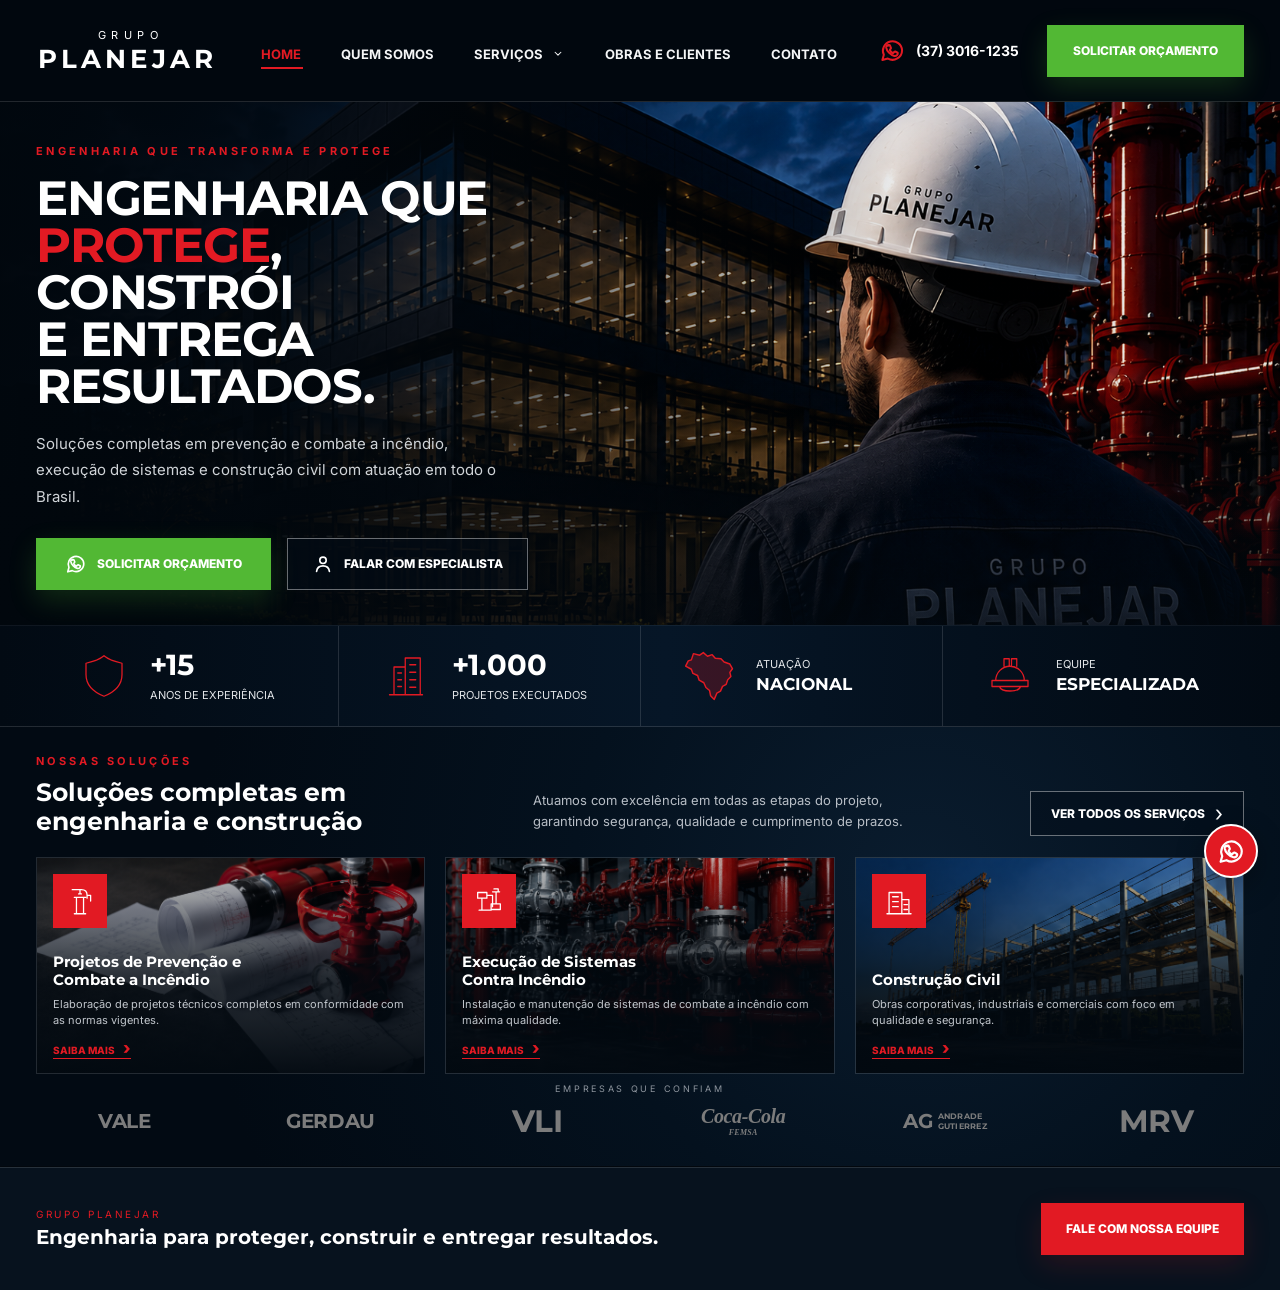
==== commit 34cf30ed: "Add files via upload" ====
--- a/index.html
+++ b/index.html
@@ -48,7 +48,7 @@
           <svg viewBox="0 0 24 24" aria-hidden="true"><path d="M20.5 11.8a8.5 8.5 0 0 1-12.6 7.4L3 20.5l1.3-4.7A8.5 8.5 0 1 1 20.5 11.8Z"/><path d="M8.2 7.7c.3-.5.5-.5.9-.5.3 0 .5 0 .7.5l.8 1.9c.1.3.1.5-.2.8l-.6.7c-.2.2-.2.4-.1.7.5 1 1.4 1.9 2.4 2.4.3.2.5.1.7-.1l.9-1c.2-.2.4-.3.7-.2l1.9.9c.3.1.4.3.4.6 0 .5-.3 1.4-.8 1.9-.6.5-1.4.7-2.3.5-1.4-.3-3.2-1.2-4.8-2.9-1.3-1.3-2.2-3.1-2.4-4.4-.1-.8.1-1.4.5-1.8.4-.4.8-.6 1.3-.6Z"/></svg>
           <span>(37) 3016-1235</span>
         </a>
-        <a class="button button-red header-button" href="https://wa.me/553730161235?text=Olá,%20vim%20pelo%20site%20do%20Grupo%20Planejar%20e%20gostaria%20de%20solicitar%20um%20orçamento." target="_blank" rel="noopener">Solicitar Orçamento</a>
+        <a class="button button-green header-button" href="https://wa.me/553730161235?text=Olá,%20vim%20pelo%20site%20do%20Grupo%20Planejar%20e%20gostaria%20de%20solicitar%20um%20orçamento." target="_blank" rel="noopener">Solicitar Orçamento</a>
       </div>
     </div>
   </header>
@@ -63,7 +63,7 @@
           <h1 id="hero-title">Engenharia que<br><span>protege</span>, constrói<br>e entrega<br>resultados.</h1>
           <p class="hero-description">Soluções completas em prevenção e combate a incêndio, execução de sistemas e construção civil com atuação em todo o Brasil.</p>
           <div class="hero-actions">
-            <a class="button button-red" href="https://wa.me/553730161235?text=Olá,%20vim%20pelo%20site%20do%20Grupo%20Planejar%20e%20gostaria%20de%20solicitar%20um%20orçamento." target="_blank" rel="noopener">
+            <a class="button button-green" href="https://wa.me/553730161235?text=Olá,%20vim%20pelo%20site%20do%20Grupo%20Planejar%20e%20gostaria%20de%20solicitar%20um%20orçamento." target="_blank" rel="noopener">
               <svg viewBox="0 0 24 24" aria-hidden="true"><path d="M20.5 11.8a8.5 8.5 0 0 1-12.6 7.4L3 20.5l1.3-4.7A8.5 8.5 0 1 1 20.5 11.8Z"/><path d="M8.2 7.7c.3-.5.5-.5.9-.5.3 0 .5 0 .7.5l.8 1.9c.1.3.1.5-.2.8l-.6.7c-.2.2-.2.4-.1.7.5 1 1.4 1.9 2.4 2.4.3.2.5.1.7-.1l.9-1c.2-.2.4-.3.7-.2l1.9.9c.3.1.4.3.4.6 0 .5-.3 1.4-.8 1.9-.6.5-1.4.7-2.3.5-1.4-.3-3.2-1.2-4.8-2.9-1.3-1.3-2.2-3.1-2.4-4.4-.1-.8.1-1.4.5-1.8.4-.4.8-.6 1.3-.6Z"/></svg>
               Solicitar Orçamento
             </a>
@@ -87,7 +87,9 @@
           <div><strong>+1.000</strong><span>Projetos executados</span></div>
         </article>
         <article class="metric">
-          <svg viewBox="0 0 64 64" aria-hidden="true"><path d="m10 18 8-7 8 2 6-7 7 6 10-1 5 9-4 9 5 8-9 4-2 11-10-2-7 8-8-8-10-1-1-11-7-6 6-8Z"/></svg>
+          <svg class="brazil-map" viewBox="0 0 100 100" aria-hidden="true">
+            <path d="M22 7 34 10 41 5 49 12 58 9 64 16 75 17 81 23 92 27 97 36 92 43 94 51 88 57 85 66 78 70 74 79 67 83 62 95 55 88 53 78 46 72 42 63 33 58 30 49 21 45 18 37 7 31 12 21 18 19Z"/>
+          </svg>
           <div><span>Atuação</span><strong class="metric-word">Nacional</strong></div>
         </article>
         <article class="metric">
--- a/styles.css
+++ b/styles.css
@@ -4,6 +4,8 @@
   --navy-light: #071827;
   --red: #e21a23;
   --red-dark: #bd1018;
+  --green: #52b834;
+  --green-dark: #3d9824;
   --white: #fff;
   --muted: #b8bec6;
   --line: rgba(255, 255, 255, .13);
@@ -46,6 +48,8 @@
 .button:hover { transform: translateY(-2px); }
 .button-red { background: var(--red); box-shadow: 0 10px 28px rgba(226,26,35,.15); }
 .button-red:hover { background: var(--red-dark); }
+.button-green { background: var(--green); box-shadow: 0 10px 28px rgba(82,184,52,.2); }
+.button-green:hover { background: var(--green-dark); }
 .button-outline { background: rgba(3,13,24,.5); border-color: rgba(255,255,255,.4); }
 .button-outline:hover { border-color: var(--red); }
 .button svg { width: 22px; }
@@ -70,6 +74,8 @@
 .metric { min-height: 100px; display: flex; align-items: center; justify-content: center; gap: 22px; padding: 20px 28px; }
 .metric + .metric { border-left: 1px solid var(--line); }
 .metric svg { flex: 0 0 auto; width: 48px; height: 48px; color: var(--red); stroke-width: 1.7; }
+.metric .brazil-map { width: 52px; height: 58px; }
+.metric .brazil-map path { fill: rgba(226, 26, 35, .22); stroke-width: 2.8; }
 .metric div { min-width: 145px; display: flex; flex-direction: column; }
 .metric strong { font-family: "Montserrat", sans-serif; font-size: 29px; line-height: 1.05; }
 .metric span { margin-top: 7px; color: #e1e4e7; text-transform: uppercase; font-size: 11px; }
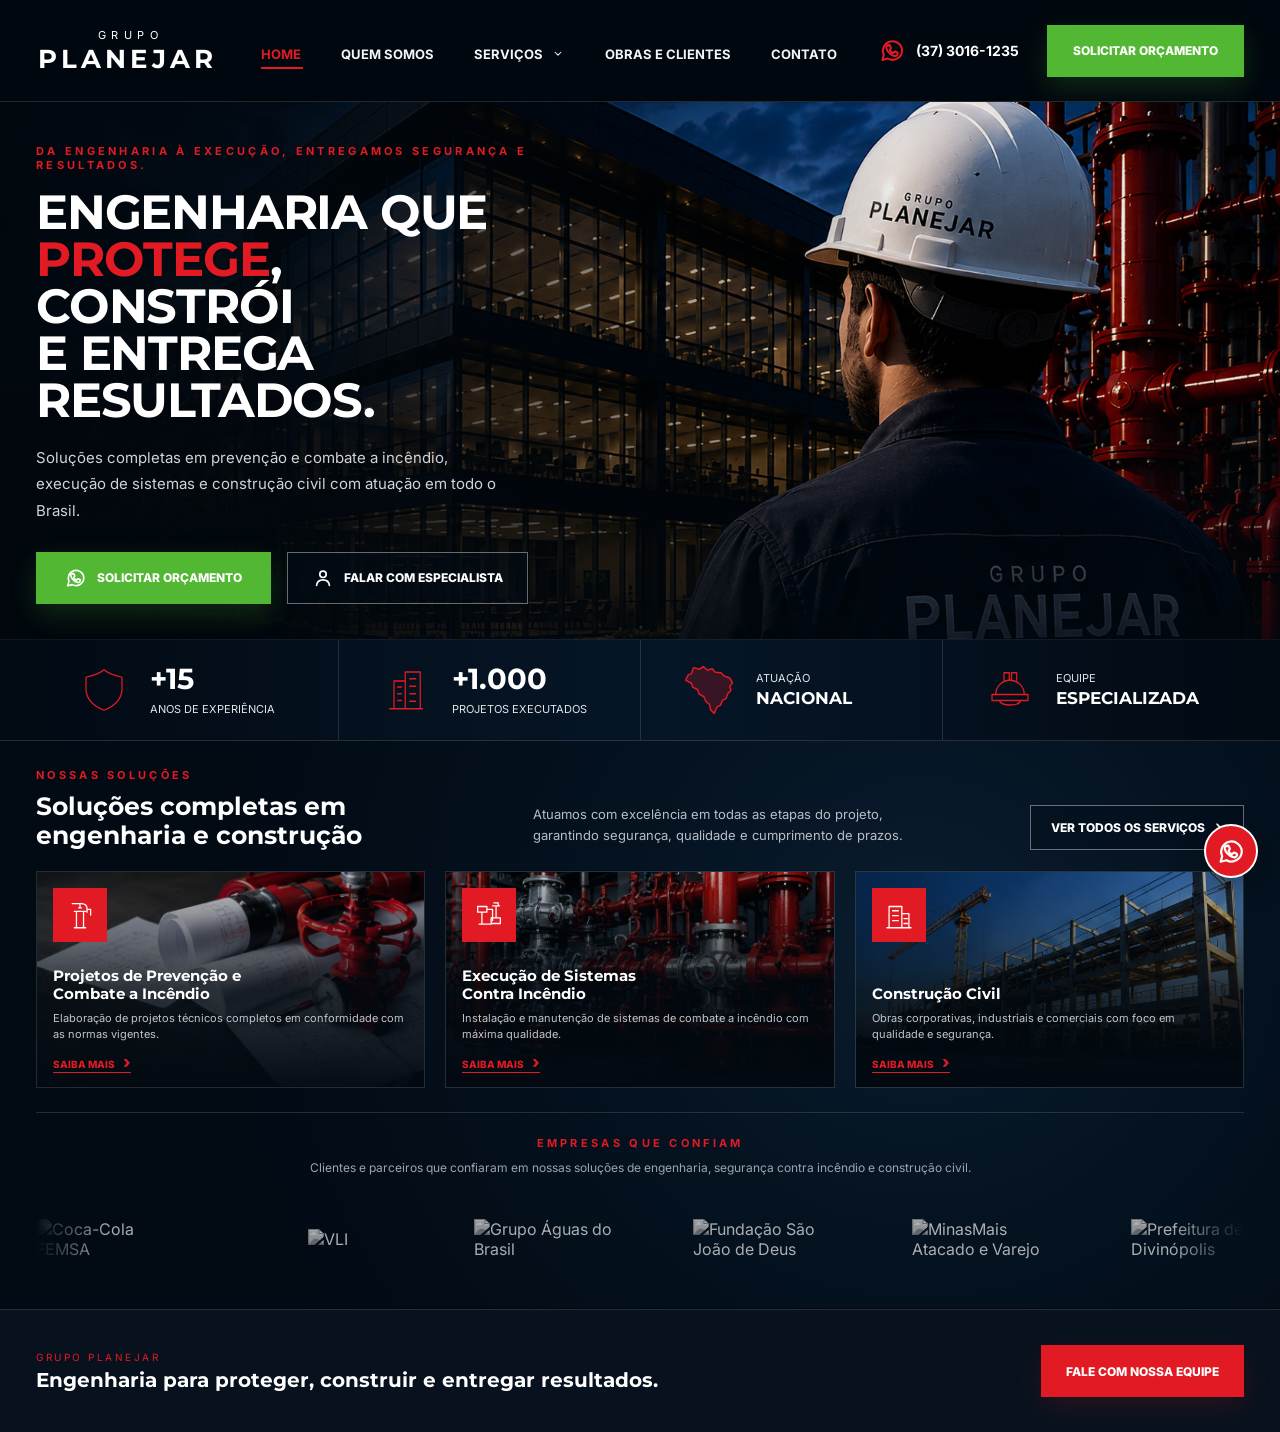
==== commit f179a3d0: "Add files via upload" ====
--- a/index.html
+++ b/index.html
@@ -59,7 +59,7 @@
       <div class="hero-shade"></div>
       <div class="container hero-inner">
         <div class="hero-copy">
-          <p class="overline">Engenharia que transforma e protege</p>
+          <p class="overline">Da engenharia à execução, entregamos segurança e resultados.</p>
           <h1 id="hero-title">Engenharia que<br><span>protege</span>, constrói<br>e entrega<br>resultados.</h1>
           <p class="hero-description">Soluções completas em prevenção e combate a incêndio, execução de sistemas e construção civil com atuação em todo o Brasil.</p>
           <div class="hero-actions">
@@ -152,14 +152,36 @@
         </div>
 
         <div class="trusted" id="obras-clientes">
-          <p>Empresas que confiam</p>
-          <div class="trusted-logos" aria-label="Clientes atendidos">
-            <strong class="vale"><i></i>VALE</strong>
-            <strong>GERDAU</strong>
-            <strong class="vli">VLI</strong>
-            <strong class="coca">Coca-Cola <small>FEMSA</small></strong>
-            <strong class="andrade">AG <small>ANDRADE GUTIERREZ</small></strong>
-            <strong class="mrv">MRV</strong>
+          <div class="trusted-heading">
+            <p class="overline">Empresas que confiam</p>
+            <p>Clientes e parceiros que confiaram em nossas soluções de engenharia, segurança contra incêndio e construção civil.</p>
+          </div>
+          <div class="logo-carousel" aria-label="Clientes e parceiros do Grupo Planejar">
+            <div class="logo-track">
+              <div class="logo-set">
+                <div class="client-logo"><img src="./assets/img/clientes/coca-cola-femsa.png" alt="Coca-Cola FEMSA"></div>
+                <div class="client-logo"><img src="./assets/img/clientes/vli.png" alt="VLI"></div>
+                <div class="client-logo"><img src="./assets/img/clientes/aguas-do-brasil.png" alt="Grupo Águas do Brasil"></div>
+                <div class="client-logo"><img src="./assets/img/clientes/fundacao-sao-joao-de-deus.png" alt="Fundação São João de Deus"></div>
+                <div class="client-logo"><img src="./assets/img/clientes/minas-mais.png" alt="MinasMais Atacado e Varejo"></div>
+                <div class="client-logo"><img src="./assets/img/clientes/prefeitura-divinopolis.png" alt="Prefeitura de Divinópolis"></div>
+                <div class="client-logo"><img src="./assets/img/clientes/gw-industria.png" alt="GW Indústria e Serviços"></div>
+                <div class="client-logo"><img src="./assets/img/clientes/prefeitura-mangueiras.png" alt="Prefeitura de Mangueiras Brasil"></div>
+                <div class="client-logo"><img src="./assets/img/clientes/ipiranga.png" alt="Ipiranga"></div>
+                <div class="client-logo"><img src="./assets/img/clientes/gerdau.png" alt="Gerdau"></div>
+                <div class="client-logo"><img src="./assets/img/clientes/br-distribuidora.png" alt="BR Distribuidora"></div>
+                <div class="client-logo"><img src="./assets/img/clientes/disparada-atacado.png" alt="Disparada Atacado"></div>
+                <div class="client-logo"><img src="./assets/img/clientes/sicoob.png" alt="Sicoob"></div>
+                <div class="client-logo"><img src="./assets/img/clientes/grupo-cazanga.png" alt="Grupo Cazanga"></div>
+                <div class="client-logo"><img src="./assets/img/clientes/prima-linea.png" alt="Prima Linea Grupo"></div>
+                <div class="client-logo"><img src="./assets/img/clientes/akafloor.png" alt="Akafloor"></div>
+                <div class="client-logo"><img src="./assets/img/clientes/araujo.png" alt="Araujo"></div>
+                <div class="client-logo"><img src="./assets/img/clientes/bradesco.png" alt="Bradesco"></div>
+                <div class="client-logo"><img src="./assets/img/clientes/camel-distribuidora.png" alt="Camel Distribuidora"></div>
+                <div class="client-logo"><img src="./assets/img/clientes/acom.png" alt="ACOM"></div>
+                <div class="client-logo"><img src="./assets/img/clientes/track-field.png" alt="Track and Field"></div>
+              </div>
+            </div>
           </div>
         </div>
       </div>
--- a/styles.css
+++ b/styles.css
@@ -101,15 +101,17 @@
 .service-card p { max-width: 370px; min-height: 32px; margin: 0 0 9px; color: #c1c6cc; font-size: 11px; line-height: 1.45; }
 .service-card a { width: max-content; color: var(--red); border-bottom: 1px solid var(--red); text-transform: uppercase; font-size: 10px; font-weight: 800; }
 .service-card a span { margin-left: 6px; font-size: 17px; }
-.trusted { padding-top: 9px; }
-.trusted > p { margin: 0 0 8px; color: #8f969f; text-align: center; text-transform: uppercase; font-size: 9px; letter-spacing: .3em; }
-.trusted-logos { display: grid; grid-template-columns: repeat(6, 1fr); align-items: center; gap: 30px; color: #767d86; text-align: center; }
-.trusted-logos strong { font-family: "Montserrat", sans-serif; font-size: 20px; letter-spacing: -.02em; filter: grayscale(1); }
-.trusted-logos small { display: block; font-size: 8px; letter-spacing: .03em; }
-.trusted-logos .vli, .trusted-logos .mrv { font-size: 31px; }
-.trusted-logos .coca { font-family: Georgia, serif; font-style: italic; }
-.trusted-logos .andrade { display: flex; justify-content: center; align-items: center; gap: 5px; }
-.trusted-logos .andrade small { width: 58px; text-align: left; }
+.trusted { margin-top: 24px; padding: 23px 0 6px; border-top: 1px solid var(--line); }
+.trusted-heading { max-width: 780px; margin: 0 auto 25px; text-align: center; }
+.trusted-heading .overline { margin-bottom: 8px; }
+.trusted-heading > p:last-child { margin: 0; color: #9da5ae; font-size: 12px; line-height: 1.6; }
+.logo-carousel { position: relative; width: 100%; overflow: hidden; mask-image: linear-gradient(90deg, transparent, #000 6%, #000 94%, transparent); -webkit-mask-image: linear-gradient(90deg, transparent, #000 6%, #000 94%, transparent); }
+.logo-track { display: flex; width: max-content; animation: logo-scroll 58s linear infinite; will-change: transform; }
+.logo-set { display: flex; align-items: center; gap: 74px; padding-right: 74px; }
+.client-logo { flex: 0 0 145px; height: 74px; display: flex; align-items: center; justify-content: center; }
+.client-logo img { width: auto; max-width: 145px; height: auto; max-height: 58px; object-fit: contain; opacity: .66; filter: grayscale(1); transition: opacity .25s, filter .25s, transform .25s; }
+.client-logo:hover img { opacity: 1; filter: grayscale(1) brightness(1.2) drop-shadow(0 0 10px rgba(255,255,255,.16)); transform: scale(1.06); }
+@keyframes logo-scroll { to { transform: translateX(-50%); } }
 .about-anchor { height: 1px; background: var(--black); }
 .contact-strip { padding: 35px 0; background: #07121e; border-top: 1px solid var(--line); }
 .contact-strip .container { display: flex; align-items: center; justify-content: space-between; gap: 30px; }
@@ -178,7 +180,9 @@
   .service-grid { grid-template-columns: 1fr; }
   .service-card:last-child { grid-column: auto; }
   .service-card, .service-content { min-height: 285px; }
-  .trusted-logos { grid-template-columns: repeat(3, 1fr); gap: 24px 15px; }
+  .logo-set { gap: 52px; padding-right: 52px; }
+  .client-logo { flex-basis: 128px; height: 68px; }
+  .client-logo img { max-width: 128px; max-height: 52px; }
   .contact-strip .container { display: block; }
   .contact-strip .button { width: 100%; margin-top: 22px; }
 }
@@ -188,10 +192,15 @@
   .metric + .metric { border-left: 0; border-top: 1px solid var(--line); }
   .metric { min-height: 86px; }
   .metric div { min-width: 0; }
-  .trusted-logos { grid-template-columns: repeat(2, 1fr); }
+  .trusted-heading { text-align: left; }
+  .logo-carousel { margin-inline: -15px; width: calc(100% + 30px); }
+  .logo-set { gap: 38px; padding-right: 38px; }
+  .client-logo { flex-basis: 112px; }
+  .client-logo img { max-width: 112px; max-height: 46px; }
 }
 
 @media (prefers-reduced-motion: reduce) {
   html { scroll-behavior: auto; }
   *, *::before, *::after { transition-duration: .01ms !important; }
-}
+  .logo-track { animation-play-state: paused; }
+}
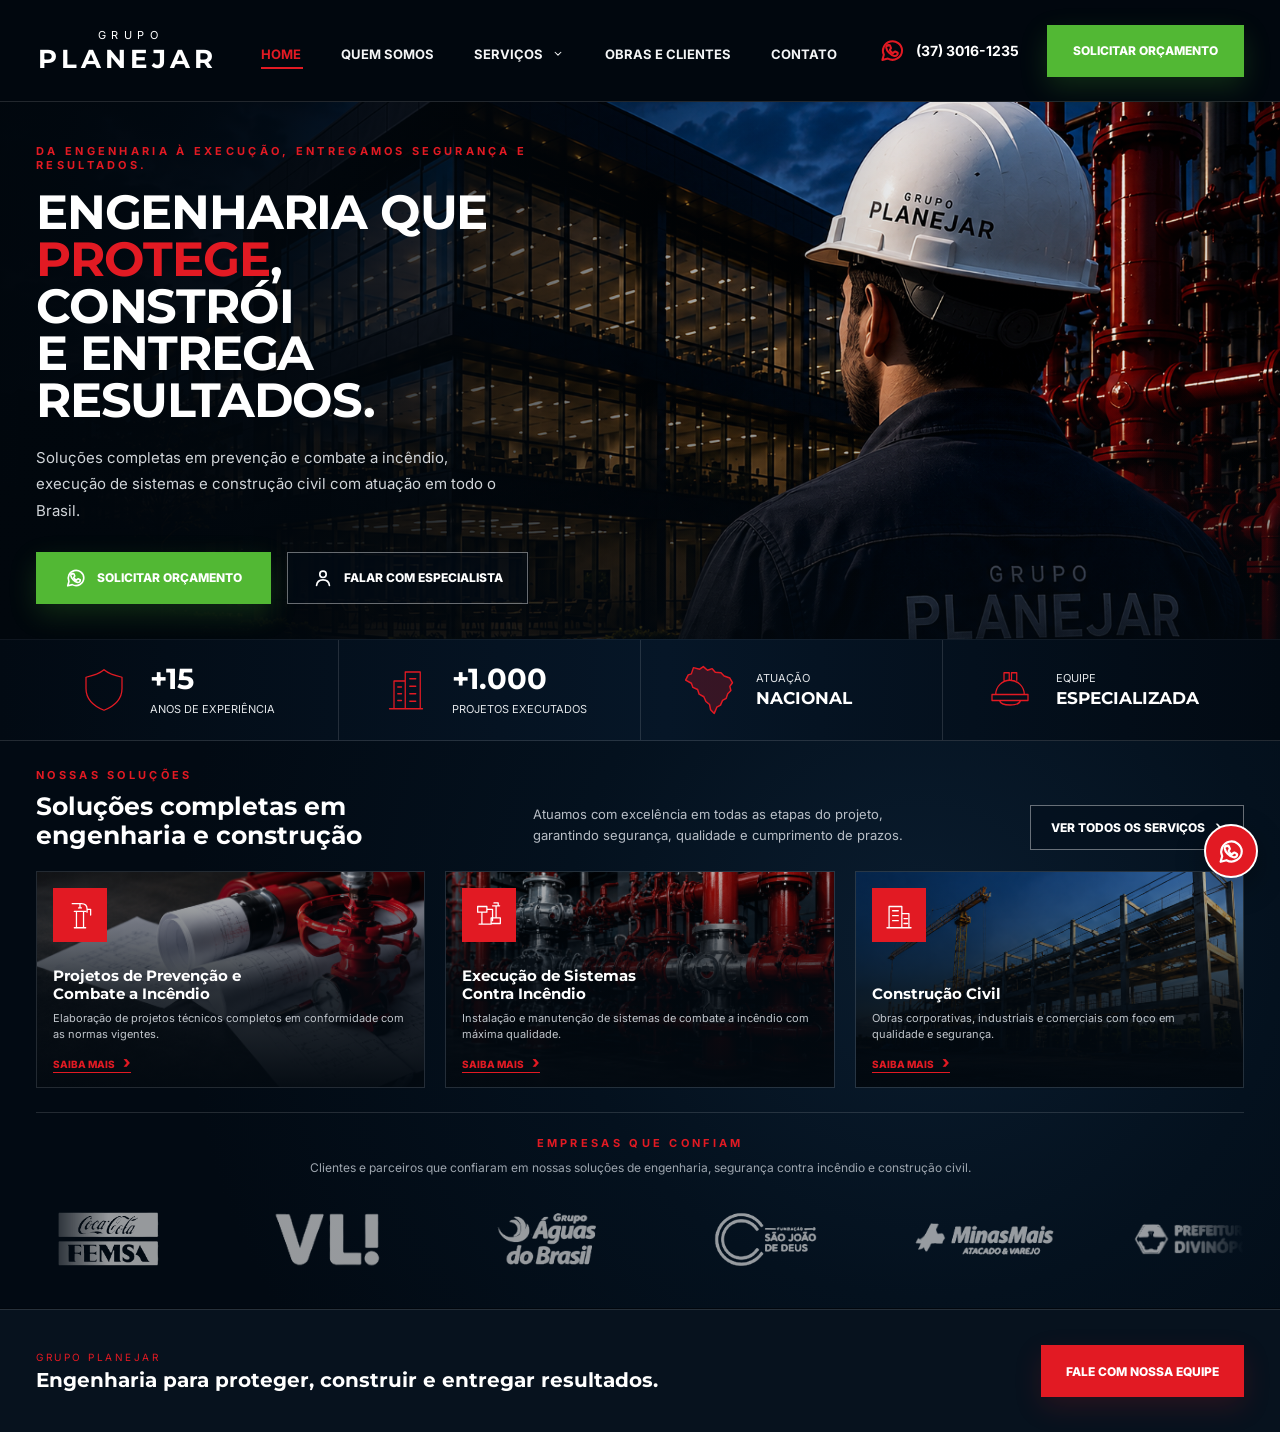
==== commit 55b46a85: "Add files via upload" ====
--- a/index.html
+++ b/index.html
@@ -159,27 +159,27 @@
           <div class="logo-carousel" aria-label="Clientes e parceiros do Grupo Planejar">
             <div class="logo-track">
               <div class="logo-set">
-                <div class="client-logo"><img src="./assets/img/clientes/coca-cola-femsa.png" alt="Coca-Cola FEMSA"></div>
-                <div class="client-logo"><img src="./assets/img/clientes/vli.png" alt="VLI"></div>
-                <div class="client-logo"><img src="./assets/img/clientes/aguas-do-brasil.png" alt="Grupo Águas do Brasil"></div>
-                <div class="client-logo"><img src="./assets/img/clientes/fundacao-sao-joao-de-deus.png" alt="Fundação São João de Deus"></div>
-                <div class="client-logo"><img src="./assets/img/clientes/minas-mais.png" alt="MinasMais Atacado e Varejo"></div>
-                <div class="client-logo"><img src="./assets/img/clientes/prefeitura-divinopolis.png" alt="Prefeitura de Divinópolis"></div>
-                <div class="client-logo"><img src="./assets/img/clientes/gw-industria.png" alt="GW Indústria e Serviços"></div>
-                <div class="client-logo"><img src="./assets/img/clientes/prefeitura-mangueiras.png" alt="Prefeitura de Mangueiras Brasil"></div>
-                <div class="client-logo"><img src="./assets/img/clientes/ipiranga.png" alt="Ipiranga"></div>
-                <div class="client-logo"><img src="./assets/img/clientes/gerdau.png" alt="Gerdau"></div>
-                <div class="client-logo"><img src="./assets/img/clientes/br-distribuidora.png" alt="BR Distribuidora"></div>
-                <div class="client-logo"><img src="./assets/img/clientes/disparada-atacado.png" alt="Disparada Atacado"></div>
-                <div class="client-logo"><img src="./assets/img/clientes/sicoob.png" alt="Sicoob"></div>
-                <div class="client-logo"><img src="./assets/img/clientes/grupo-cazanga.png" alt="Grupo Cazanga"></div>
-                <div class="client-logo"><img src="./assets/img/clientes/prima-linea.png" alt="Prima Linea Grupo"></div>
-                <div class="client-logo"><img src="./assets/img/clientes/akafloor.png" alt="Akafloor"></div>
-                <div class="client-logo"><img src="./assets/img/clientes/araujo.png" alt="Araujo"></div>
-                <div class="client-logo"><img src="./assets/img/clientes/bradesco.png" alt="Bradesco"></div>
-                <div class="client-logo"><img src="./assets/img/clientes/camel-distribuidora.png" alt="Camel Distribuidora"></div>
-                <div class="client-logo"><img src="./assets/img/clientes/acom.png" alt="ACOM"></div>
-                <div class="client-logo"><img src="./assets/img/clientes/track-field.png" alt="Track and Field"></div>
+                <div class="client-logo"><img src="./assets/img/coca-cola-femsa.png" alt="Coca-Cola FEMSA"></div>
+                <div class="client-logo"><img src="./assets/img/vli.png" alt="VLI"></div>
+                <div class="client-logo"><img src="./assets/img/aguas-do-brasil.png" alt="Grupo Águas do Brasil"></div>
+                <div class="client-logo"><img src="./assets/img/fundacao-sao-joao-de-deus.png" alt="Fundação São João de Deus"></div>
+                <div class="client-logo"><img src="./assets/img/minas-mais.png" alt="MinasMais Atacado e Varejo"></div>
+                <div class="client-logo"><img src="./assets/img/prefeitura-divinopolis.png" alt="Prefeitura de Divinópolis"></div>
+                <div class="client-logo"><img src="./assets/img/gw-industria.png" alt="GW Indústria e Serviços"></div>
+                <div class="client-logo"><img src="./assets/img/prefeitura-mangueiras.png" alt="Prefeitura de Mangueiras Brasil"></div>
+                <div class="client-logo"><img src="./assets/img/ipiranga.png" alt="Ipiranga"></div>
+                <div class="client-logo"><img src="./assets/img/gerdau.png" alt="Gerdau"></div>
+                <div class="client-logo"><img src="./assets/img/br-distribuidora.png" alt="BR Distribuidora"></div>
+                <div class="client-logo"><img src="./assets/img/disparada-atacado.png" alt="Disparada Atacado"></div>
+                <div class="client-logo"><img src="./assets/img/sicoob.png" alt="Sicoob"></div>
+                <div class="client-logo"><img src="./assets/img/grupo-cazanga.png" alt="Grupo Cazanga"></div>
+                <div class="client-logo"><img src="./assets/img/prima-linea.png" alt="Prima Linea Grupo"></div>
+                <div class="client-logo"><img src="./assets/img/akafloor.png" alt="Akafloor"></div>
+                <div class="client-logo"><img src="./assets/img/araujo.png" alt="Araujo"></div>
+                <div class="client-logo"><img src="./assets/img/bradesco.png" alt="Bradesco"></div>
+                <div class="client-logo"><img src="./assets/img/camel-distribuidora.png" alt="Camel Distribuidora"></div>
+                <div class="client-logo"><img src="./assets/img/acom.png" alt="ACOM"></div>
+                <div class="client-logo"><img src="./assets/img/track-field.png" alt="Track and Field"></div>
               </div>
             </div>
           </div>
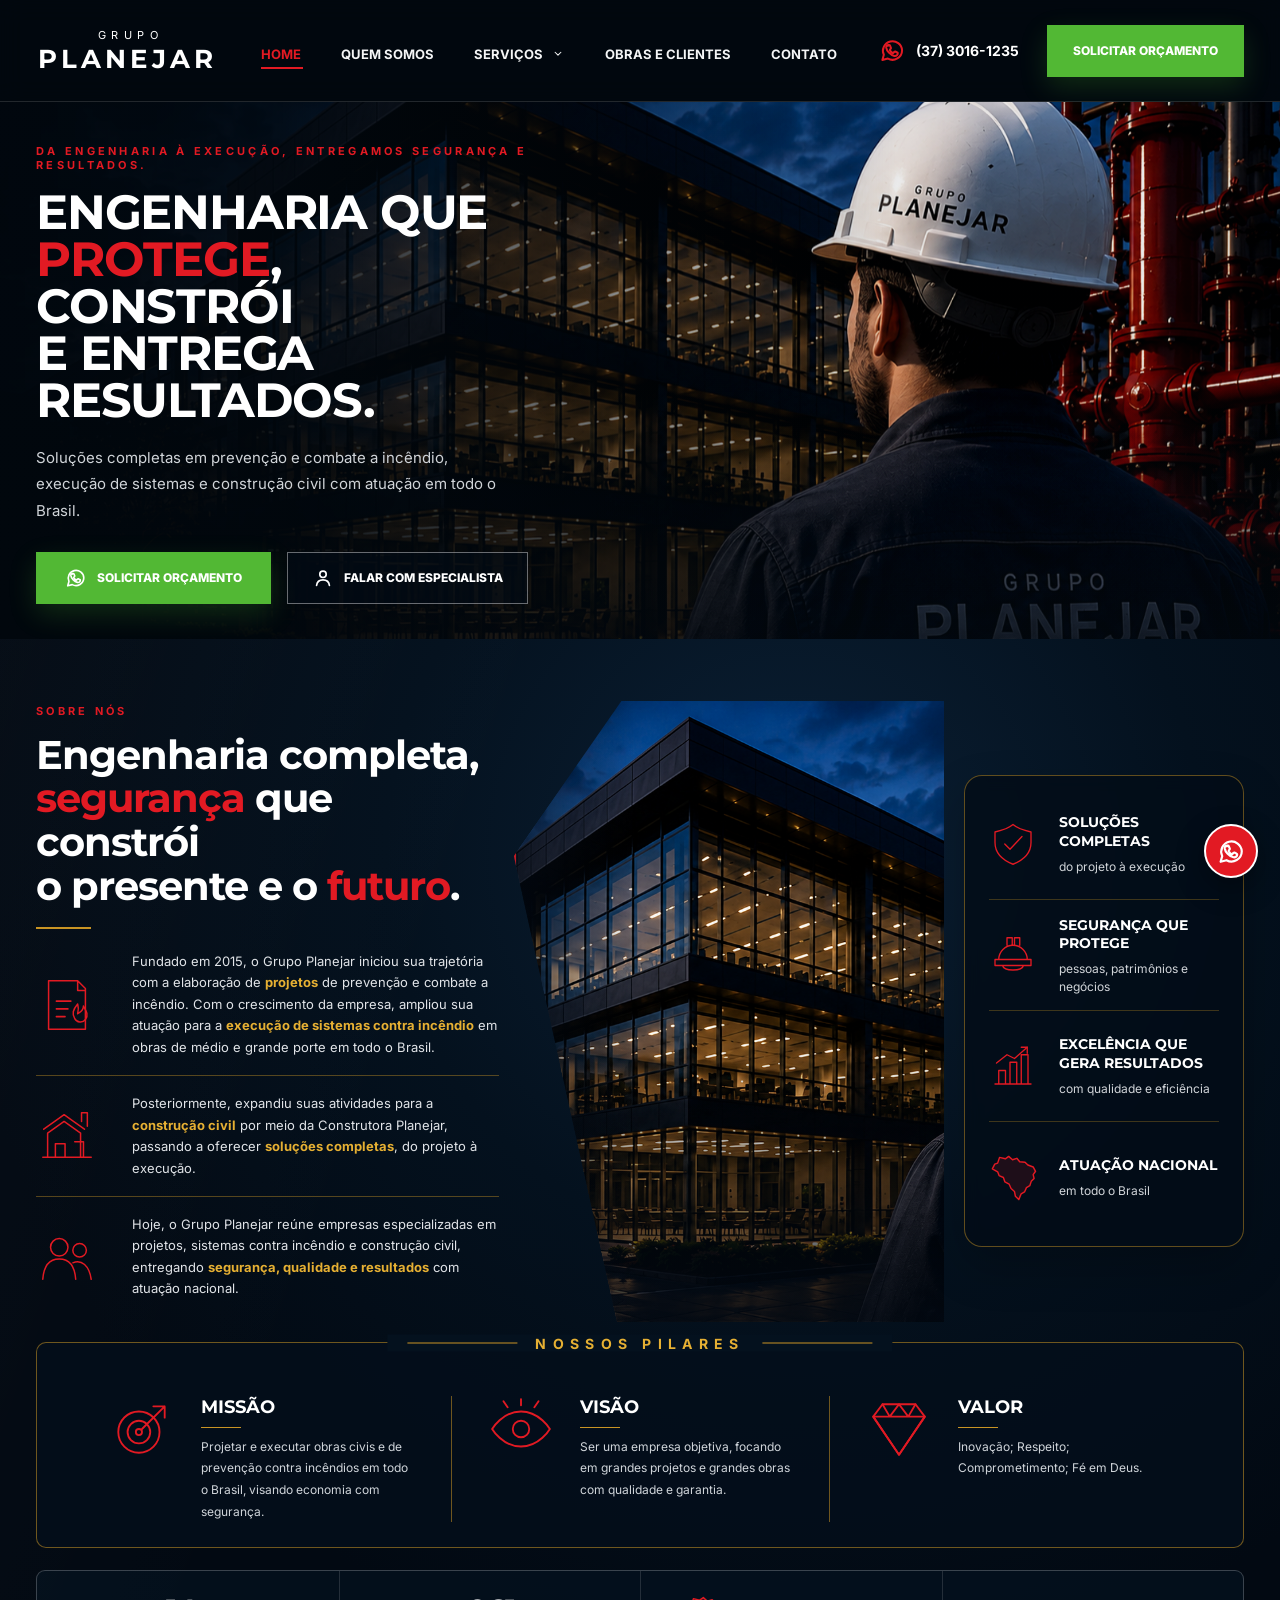
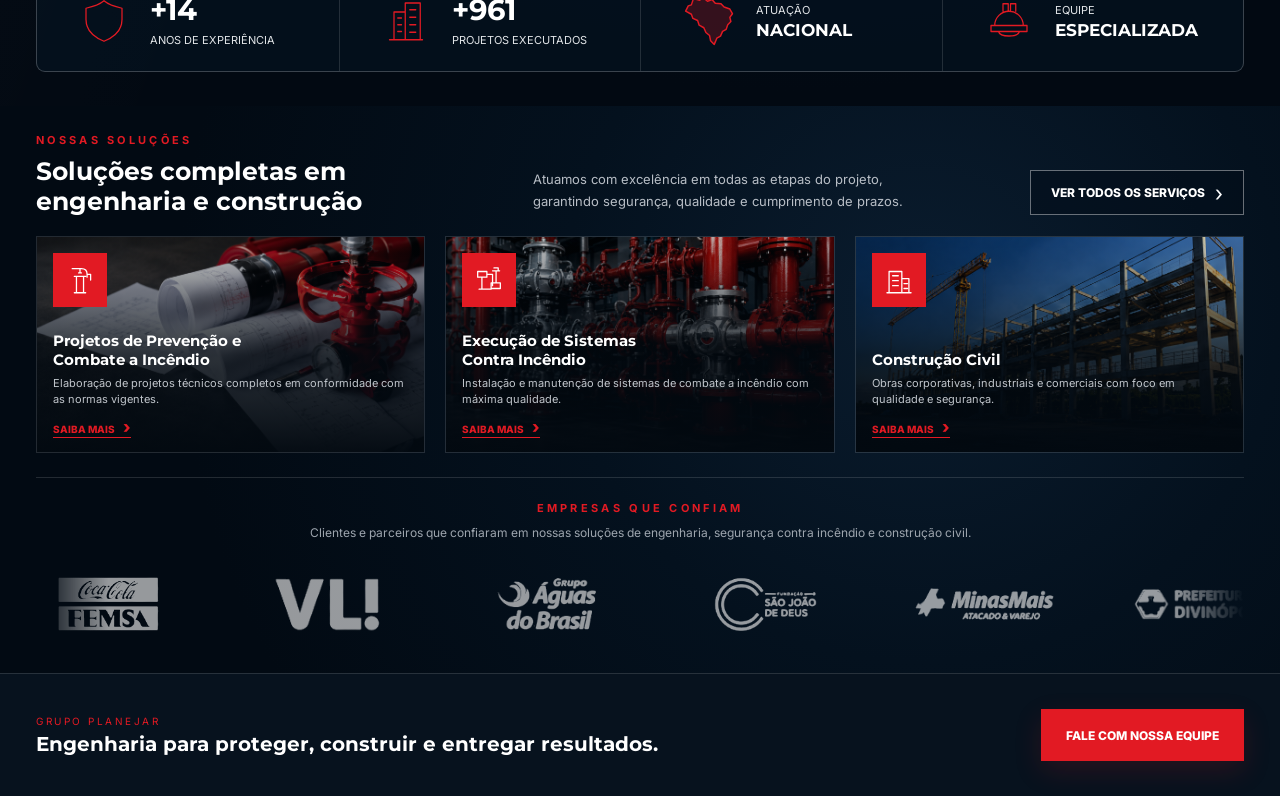
==== commit e9a8e2f9: "Add files via upload" ====
--- a/index.html
+++ b/index.html
@@ -76,26 +76,90 @@
       </div>
     </section>
 
-    <section class="metrics" aria-label="Indicadores do Grupo Planejar">
-      <div class="container metric-grid">
-        <article class="metric">
-          <svg viewBox="0 0 64 64" aria-hidden="true"><path d="M32 5c7 6 15 8 24 10v15c0 14-9 23-24 29C17 53 8 44 8 30V15c9-2 17-4 24-10Z"/></svg>
-          <div><strong>+15</strong><span>Anos de experiência</span></div>
-        </article>
-        <article class="metric">
-          <svg viewBox="0 0 64 64" aria-hidden="true"><path d="M10 57h44M16 57V20h15v37M31 57V8h20v49M21 28h5m-5 9h5m-5 9h5m11-29h8m-8 10h8m-8 10h8m-8 10h8"/></svg>
-          <div><strong>+1.000</strong><span>Projetos executados</span></div>
-        </article>
-        <article class="metric">
-          <svg class="brazil-map" viewBox="0 0 100 100" aria-hidden="true">
-            <path d="M22 7 34 10 41 5 49 12 58 9 64 16 75 17 81 23 92 27 97 36 92 43 94 51 88 57 85 66 78 70 74 79 67 83 62 95 55 88 53 78 46 72 42 63 33 58 30 49 21 45 18 37 7 31 12 21 18 19Z"/>
-          </svg>
-          <div><span>Atuação</span><strong class="metric-word">Nacional</strong></div>
-        </article>
-        <article class="metric">
-          <svg viewBox="0 0 64 64" aria-hidden="true"><path d="M13 38a19 19 0 0 1 38 0M8 38h48v8H8zM18 46c2 8 26 8 28 0M24 19V9h7v10m3 0V9h7v10"/></svg>
-          <div><span>Equipe</span><strong class="metric-word">Especializada</strong></div>
-        </article>
+    <section class="about-section" id="quem-somos" aria-labelledby="about-title">
+      <div class="container">
+        <div class="about-layout">
+          <div class="about-content">
+            <p class="overline">Sobre nós</p>
+            <h2 id="about-title">Engenharia completa,<br><span>segurança</span> que constrói<br>o presente e o <span>futuro</span>.</h2>
+            <i class="gold-line" aria-hidden="true"></i>
+
+            <div class="about-story">
+              <article class="story-item">
+                <svg viewBox="0 0 64 64" aria-hidden="true"><path d="M13 7h30l8 8v42H13zM43 7v10h8M21 28h15M21 36h12M21 44h9"/><path d="M43 31c-5 6-6 10-3 15 2 4 8 5 11 1 4-5 0-10-2-14 0 5-3 6-6 8 1-4 1-7 0-10Z"/></svg>
+                <p>Fundado em 2015, o Grupo Planejar iniciou sua trajetória com a elaboração de <mark>projetos</mark> de prevenção e combate a incêndio. Com o crescimento da empresa, ampliou sua atuação para a <mark>execução de sistemas contra incêndio</mark> em obras de médio e grande porte em todo o Brasil.</p>
+              </article>
+              <article class="story-item">
+                <svg viewBox="0 0 64 64" aria-hidden="true"><path d="M7 54h50M12 54V29l17-12 17 12v25M20 54V40h10v14M40 38h9v16M8 25l21-15 21 15M47 17V8h6v14"/></svg>
+                <p>Posteriormente, expandiu suas atividades para a <mark>construção civil</mark> por meio da Construtora Planejar, passando a oferecer <mark>soluções completas</mark>, do projeto à execução.</p>
+              </article>
+              <article class="story-item">
+                <svg viewBox="0 0 64 64" aria-hidden="true"><circle cx="24" cy="22" r="9"/><circle cx="45" cy="25" r="7"/><path d="M7 55c1-14 7-21 17-21s16 7 17 21M38 38c9-4 17 3 19 17"/></svg>
+                <p>Hoje, o Grupo Planejar reúne empresas especializadas em projetos, sistemas contra incêndio e construção civil, entregando <mark>segurança, qualidade e resultados</mark> com atuação nacional.</p>
+              </article>
+            </div>
+          </div>
+
+          <div class="about-image" role="img" aria-label="Grande obra corporativa em construção"></div>
+
+          <aside class="about-differentials" aria-label="Diferenciais do Grupo Planejar">
+            <article>
+              <svg viewBox="0 0 64 64" aria-hidden="true"><path d="M32 6c7 6 15 8 24 10v14c0 14-9 23-24 29C17 53 8 44 8 30V16c9-2 17-4 24-10Z"/><path d="m21 32 7 7 16-17"/></svg>
+              <div><strong>Soluções completas</strong><span>do projeto à execução</span></div>
+            </article>
+            <article>
+              <svg viewBox="0 0 64 64" aria-hidden="true"><path d="M13 38a19 19 0 0 1 38 0M8 38h48v8H8zM18 46c2 8 26 8 28 0M24 19V9h7v10m3 0V9h7v10"/></svg>
+              <div><strong>Segurança que protege</strong><span>pessoas, patrimônios e negócios</span></div>
+            </article>
+            <article>
+              <svg viewBox="0 0 64 64" aria-hidden="true"><path d="M8 56h48M13 56V38h9v18M28 56V27h9v29M43 56V17h9v39M10 28l14-11 10 5L51 7"/><path d="M43 7h8v8"/></svg>
+              <div><strong>Excelência que gera resultados</strong><span>com qualidade e eficiência</span></div>
+            </article>
+            <article>
+              <svg class="brazil-map" viewBox="0 0 100 100" aria-hidden="true"><path d="M22 7 34 10 41 5 49 12 58 9 64 16 75 17 81 23 92 27 97 36 92 43 94 51 88 57 85 66 78 70 74 79 67 83 62 95 55 88 53 78 46 72 42 63 33 58 30 49 21 45 18 37 7 31 12 21 18 19Z"/></svg>
+              <div><strong>Atuação nacional</strong><span>em todo o Brasil</span></div>
+            </article>
+          </aside>
+        </div>
+
+        <div class="pillars-box">
+          <div class="pillars-title"><span></span><h3>Nossos pilares</h3><span></span></div>
+          <div class="about-pillars">
+            <article>
+              <svg viewBox="0 0 64 64" aria-hidden="true"><circle cx="29" cy="35" r="20"/><circle cx="29" cy="35" r="11"/><circle cx="29" cy="35" r="3"/><path d="m32 32 22-22M43 10h11v11"/></svg>
+              <div><h4>Missão</h4><i></i><p>Projetar e executar obras civis e de prevenção contra incêndios em todo o Brasil, visando economia com segurança.</p></div>
+            </article>
+            <article>
+              <svg viewBox="0 0 64 64" aria-hidden="true"><path d="M4 32s10-17 28-17 28 17 28 17-10 17-28 17S4 32 4 32Z"/><circle cx="32" cy="32" r="8"/><path d="M32 9V3M19 11l-4-6m30 6 4-6"/></svg>
+              <div><h4>Visão</h4><i></i><p>Ser uma empresa objetiva, focando em grandes projetos e grandes obras com qualidade e garantia.</p></div>
+            </article>
+            <article>
+              <svg viewBox="0 0 64 64" aria-hidden="true"><path d="m7 20 9-12h32l9 12-25 37Z"/><path d="m7 20 25 37 25-37M16 8l7 12L32 8l9 12 7-12M7 20h50"/></svg>
+              <div><h4>Valor</h4><i></i><p>Inovação; Respeito; Comprometimento; Fé em Deus.</p></div>
+            </article>
+          </div>
+        </div>
+
+        <div class="about-metrics metrics" aria-label="Indicadores do Grupo Planejar">
+          <div class="metric-grid">
+            <article class="metric">
+              <svg viewBox="0 0 64 64" aria-hidden="true"><path d="M32 5c7 6 15 8 24 10v15c0 14-9 23-24 29C17 53 8 44 8 30V15c9-2 17-4 24-10Z"/></svg>
+              <div><strong>+15</strong><span>Anos de experiência</span></div>
+            </article>
+            <article class="metric">
+              <svg viewBox="0 0 64 64" aria-hidden="true"><path d="M10 57h44M16 57V20h15v37M31 57V8h20v49M21 28h5m-5 9h5m-5 9h5m11-29h8m-8 10h8m-8 10h8m-8 10h8"/></svg>
+              <div><strong>+1.000</strong><span>Projetos executados</span></div>
+            </article>
+            <article class="metric">
+              <svg class="brazil-map" viewBox="0 0 100 100" aria-hidden="true"><path d="M22 7 34 10 41 5 49 12 58 9 64 16 75 17 81 23 92 27 97 36 92 43 94 51 88 57 85 66 78 70 74 79 67 83 62 95 55 88 53 78 46 72 42 63 33 58 30 49 21 45 18 37 7 31 12 21 18 19Z"/></svg>
+              <div><span>Atuação</span><strong class="metric-word">Nacional</strong></div>
+            </article>
+            <article class="metric">
+              <svg viewBox="0 0 64 64" aria-hidden="true"><path d="M13 38a19 19 0 0 1 38 0M8 38h48v8H8zM18 46c2 8 26 8 28 0M24 19V9h7v10m3 0V9h7v10"/></svg>
+              <div><span>Equipe</span><strong class="metric-word">Especializada</strong></div>
+            </article>
+          </div>
+        </div>
       </div>
     </section>
 
@@ -187,7 +251,6 @@
       </div>
     </section>
 
-    <section class="about-anchor" id="quem-somos" aria-label="Quem somos"></section>
     <section class="contact-strip" id="contato">
       <div class="container">
         <div><span>Grupo Planejar</span><strong>Engenharia para proteger, construir e entregar resultados.</strong></div>
--- a/styles.css
+++ b/styles.css
@@ -14,7 +14,7 @@
 
 * { box-sizing: border-box; }
 html { overflow-x: hidden; scroll-behavior: smooth; scroll-padding-top: 96px; }
-body { margin: 0; overflow-x: hidden; color: var(--white); background: var(--black); font-family: "Inter", sans-serif; }
+body { margin: 0; padding-top: 102px; overflow-x: hidden; color: var(--white); background: var(--black); font-family: "Inter", sans-serif; }
 body.menu-open { overflow: hidden; }
 a { color: inherit; text-decoration: none; }
 button { font: inherit; }
@@ -24,7 +24,8 @@
 .skip-link { position: fixed; z-index: 2000; top: -60px; left: 15px; padding: 10px 16px; background: var(--red); }
 .skip-link:focus { top: 15px; }
 
-.site-header { position: relative; z-index: 1000; height: 102px; background: rgba(2, 8, 15, .98); border-bottom: 1px solid var(--line); }
+.site-header { position: fixed; z-index: 1000; inset: 0 0 auto; height: 102px; background: rgba(2, 8, 15, .92); border-bottom: 1px solid var(--line); backdrop-filter: blur(12px); transition: background .35s ease, box-shadow .35s ease, border-color .35s ease; }
+.site-header.scrolled { background: rgba(1, 6, 12, .985); border-color: rgba(255,255,255,.08); box-shadow: 0 12px 35px rgba(0,0,0,.34); }
 .header-inner { height: 100%; display: flex; align-items: center; gap: 42px; }
 .brand { width: 200px; display: flex; flex-direction: column; align-items: center; line-height: 1; }
 .brand span { margin-bottom: 5px; font-size: 11px; letter-spacing: .5em; transform: translateX(.25em); }
@@ -44,21 +45,23 @@
 .header-contact { display: flex; align-items: center; gap: 28px; }
 .phone { display: flex; align-items: center; gap: 10px; white-space: nowrap; font-weight: 700; font-size: 14px; }
 .phone svg { width: 27px; color: var(--red); }
-.button { min-height: 52px; display: inline-flex; align-items: center; justify-content: center; gap: 10px; padding: 0 24px; border: 1px solid transparent; text-transform: uppercase; font-size: 12px; font-weight: 800; transition: background .2s, border-color .2s, transform .2s; }
-.button:hover { transform: translateY(-2px); }
+.button { position: relative; min-height: 52px; display: inline-flex; align-items: center; justify-content: center; gap: 10px; padding: 0 24px; border: 1px solid transparent; text-transform: uppercase; font-size: 12px; font-weight: 800; overflow: hidden; transition: background .3s ease, border-color .3s ease, transform .3s ease, box-shadow .3s ease; }
+.button::after { content: ""; position: absolute; inset: -2px; background: linear-gradient(110deg, transparent 25%, rgba(255,255,255,.2) 48%, transparent 70%); transform: translateX(-120%); transition: transform .65s ease; pointer-events: none; }
+.button:hover { transform: translateY(-3px); }
+.button:hover::after { transform: translateX(120%); }
 .button-red { background: var(--red); box-shadow: 0 10px 28px rgba(226,26,35,.15); }
-.button-red:hover { background: var(--red-dark); }
+.button-red:hover { background: var(--red-dark); box-shadow: 0 12px 32px rgba(226,26,35,.32), 0 0 16px rgba(226,26,35,.18); }
 .button-green { background: var(--green); box-shadow: 0 10px 28px rgba(82,184,52,.2); }
-.button-green:hover { background: var(--green-dark); }
+.button-green:hover { background: var(--green-dark); box-shadow: 0 12px 32px rgba(82,184,52,.3); }
 .button-outline { background: rgba(3,13,24,.5); border-color: rgba(255,255,255,.4); }
-.button-outline:hover { border-color: var(--red); }
+.button-outline:hover { border-color: var(--red); box-shadow: 0 10px 28px rgba(226,26,35,.13), inset 0 0 18px rgba(226,26,35,.05); }
 .button svg { width: 22px; }
 .header-button { min-height: 52px; padding-inline: 25px; white-space: nowrap; }
 .menu-toggle { display: none; width: 44px; height: 44px; padding: 8px; color: var(--white); background: transparent; border: 0; }
 .menu-toggle span { display: block; width: 25px; height: 2px; margin: 6px auto; background: currentColor; transition: .25s; }
 
 .hero { position: relative; min-height: 505px; overflow: hidden; background: var(--navy); }
-.hero-background { position: absolute; inset: 0; background: url("./assets/img/hero-planejar-premium.png?v=red") center/cover no-repeat; }
+.hero-background { position: absolute; inset: -5% 0; background: url("./assets/img/hero-planejar-premium.png?v=red") center/cover no-repeat; transform: translate3d(0, var(--parallax-y, 0), 0) scale(1.04); will-change: transform; }
 .hero-shade { position: absolute; inset: 0; background: linear-gradient(90deg, rgba(1,7,13,.99) 0%, rgba(1,7,13,.92) 22%, rgba(1,7,13,.57) 42%, rgba(1,7,13,.08) 70%), linear-gradient(0deg, rgba(2,9,16,.72), transparent 48%); }
 .hero-inner { position: relative; min-height: 505px; display: flex; align-items: center; }
 .hero-copy { width: 510px; padding: 42px 0 35px; }
@@ -82,6 +85,44 @@
 .metric div > span:first-child { margin: 0 0 5px; }
 .metric .metric-word { text-transform: uppercase; font-size: 17px; }
 
+.about-section { position: relative; padding: 62px 0 34px; background: radial-gradient(circle at 62% 20%, #0b2035 0, #04111e 35%, #020912 72%); overflow: hidden; }
+.about-section::before { content: ""; position: absolute; inset: 0; background: linear-gradient(110deg, rgba(255,255,255,.018), transparent 35%); pointer-events: none; }
+.about-layout { position: relative; display: grid; grid-template-columns: minmax(390px, .98fr) minmax(380px, .9fr) 280px; align-items: stretch; gap: 20px; }
+.about-content { position: relative; z-index: 2; padding: 3px 0 5px; }
+.about-content .overline { margin-bottom: 15px; }
+.about-content h2 { margin: 0; font-family: "Montserrat", sans-serif; font-size: clamp(31px, 3.15vw, 47px); line-height: 1.08; letter-spacing: -.025em; }
+.about-content h2 span { color: var(--red); }
+.gold-line { display: block; width: 55px; height: 2px; margin: 20px 0 5px; background: #c99424; }
+.about-story { position: relative; }
+.story-item { min-height: 112px; display: grid; grid-template-columns: 78px 1fr; align-items: center; gap: 18px; padding: 17px 0; border-bottom: 1px solid rgba(201,148,36,.42); }
+.story-item:last-child { border-bottom: 0; }
+.story-item svg { width: 62px; height: 62px; color: var(--red); stroke-width: 1.55; }
+.story-item p { margin: 0; color: #e1e4e8; font-size: 13px; line-height: 1.65; }
+.story-item mark { padding: 0; color: #e6b033; background: transparent; font-weight: 700; }
+.about-image { position: relative; min-height: 545px; margin-left: -5px; background: linear-gradient(90deg, rgba(2,9,18,.68), transparent 28%), linear-gradient(0deg, rgba(2,9,18,.82), transparent 45%), url("./assets/img/hero-planejar-premium.png?v=about") 32% center/cover no-repeat; clip-path: polygon(25% 0, 100% 0, 100% 100%, 24% 100%, 0 25%); }
+.about-image::after { content: ""; position: absolute; inset: 0; background: linear-gradient(90deg, rgba(226,26,35,.95), rgba(226,26,35,.95)) left top/2px 100% no-repeat; opacity: .9; }
+.about-differentials { align-self: center; padding: 13px 24px; background: rgba(3,13,24,.83); border: 1px solid rgba(201,148,36,.48); border-radius: 18px; box-shadow: 0 20px 45px rgba(0,0,0,.22); backdrop-filter: blur(8px); }
+.about-differentials article { min-height: 111px; display: grid; grid-template-columns: 55px 1fr; align-items: center; gap: 15px; border-bottom: 1px solid rgba(201,148,36,.3); }
+.about-differentials article:last-child { border-bottom: 0; }
+.about-differentials svg { width: 48px; height: 48px; color: var(--red); }
+.about-differentials .brazil-map path { fill: rgba(226,26,35,.12); stroke-width: 3; }
+.about-differentials strong, .about-differentials span { display: block; }
+.about-differentials strong { margin-bottom: 7px; font-family: "Montserrat", sans-serif; text-transform: uppercase; font-size: 14px; line-height: 1.35; }
+.about-differentials span { color: #d1d5d9; font-size: 12px; line-height: 1.45; }
+.pillars-box { position: relative; margin-top: 20px; padding: 53px 36px 25px; border: 1px solid rgba(201,148,36,.55); border-radius: 10px; background: rgba(4,15,27,.78); }
+.pillars-title { position: absolute; top: 0; left: 50%; display: flex; align-items: center; gap: 18px; padding: 0 20px; background: #04111e; transform: translate(-50%, -50%); }
+.pillars-title span { width: 110px; height: 1px; background: #c99424; }
+.pillars-title h3 { margin: 0; color: #e6b033; text-transform: uppercase; white-space: nowrap; font-size: 14px; letter-spacing: .45em; }
+.about-pillars { display: grid; grid-template-columns: repeat(3, 1fr); }
+.about-pillars article { display: grid; grid-template-columns: 72px 1fr; gap: 20px; padding: 0 36px; }
+.about-pillars article + article { border-left: 1px solid rgba(201,148,36,.55); }
+.about-pillars svg { width: 66px; height: 66px; color: var(--red); }
+.about-pillars h4 { margin: 0; text-transform: uppercase; font-family: "Montserrat", sans-serif; font-size: 18px; }
+.about-pillars i { display: block; width: 40px; height: 1px; margin: 9px 0 8px; background: #c99424; }
+.about-pillars p { margin: 0; color: #d0d5da; font-size: 12px; line-height: 1.8; }
+.about-metrics { margin-top: 22px; border: 1px solid rgba(255,255,255,.22); border-radius: 9px; overflow: hidden; }
+.about-metrics.metrics { background: rgba(5,18,31,.75); }
+
 .solutions { padding: 27px 0 26px; background: radial-gradient(circle at 72% 35%, #0a1c2e 0, #04111e 36%, #020a13 75%); }
 .solutions-heading { display: grid; grid-template-columns: 1.2fr 1.2fr auto; align-items: end; gap: 50px; margin-bottom: 20px; }
 .solutions-heading .overline { margin-bottom: 10px; }
@@ -90,36 +131,49 @@
 .services-button { min-height: 45px; margin-bottom: 1px; padding-inline: 20px; }
 .services-button span { font-size: 22px; font-weight: 400; }
 .service-grid { display: grid; grid-template-columns: repeat(3, 1fr); gap: 20px; }
-.service-card { position: relative; min-height: 215px; border: 1px solid var(--line); overflow: hidden; }
-.service-card > img { position: absolute; inset: 0; width: 100%; height: 100%; object-fit: cover; transition: transform .5s; }
-.service-card:hover > img { transform: scale(1.035); }
+.service-card { position: relative; min-height: 215px; border: 1px solid var(--line); overflow: hidden; transition: transform .38s ease, border-color .38s ease, box-shadow .38s ease; }
+.service-card > img { position: absolute; inset: 0; width: 100%; height: 100%; object-fit: cover; transition: transform .65s ease, filter .45s ease; }
+.service-card:hover { z-index: 2; transform: translateY(-7px); border-color: rgba(226,26,35,.72); box-shadow: 0 18px 42px rgba(0,0,0,.34), 0 0 22px rgba(226,26,35,.09); }
+.service-card:hover > img { transform: scale(1.065); filter: brightness(1.06); }
 .card-shade { position: absolute; inset: 0; background: linear-gradient(0deg, rgba(2,9,16,.98) 0%, rgba(2,9,16,.82) 45%, rgba(2,9,16,.2) 100%); }
 .service-content { position: relative; min-height: 215px; display: flex; flex-direction: column; justify-content: flex-end; padding: 17px 16px 14px; }
 .service-icon { position: absolute; top: 16px; left: 16px; width: 54px; height: 54px; display: grid; place-items: center; color: var(--white); background: var(--red); }
 .service-icon svg { width: 34px; height: 34px; }
 .service-card h3 { margin: 0 0 7px; font-family: "Montserrat", sans-serif; font-size: 15px; line-height: 1.23; }
 .service-card p { max-width: 370px; min-height: 32px; margin: 0 0 9px; color: #c1c6cc; font-size: 11px; line-height: 1.45; }
-.service-card a { width: max-content; color: var(--red); border-bottom: 1px solid var(--red); text-transform: uppercase; font-size: 10px; font-weight: 800; }
-.service-card a span { margin-left: 6px; font-size: 17px; }
+.service-card a { width: max-content; color: var(--red); border-bottom: 1px solid var(--red); text-transform: uppercase; font-size: 10px; font-weight: 800; transition: color .25s, text-shadow .25s, letter-spacing .25s; }
+.service-card a span { display: inline-block; margin-left: 6px; font-size: 17px; transition: transform .25s; }
+.service-card:hover a { color: #ff3941; letter-spacing: .04em; text-shadow: 0 0 12px rgba(226,26,35,.45); }
+.service-card:hover a span { transform: translateX(4px); }
 .trusted { margin-top: 24px; padding: 23px 0 6px; border-top: 1px solid var(--line); }
 .trusted-heading { max-width: 780px; margin: 0 auto 25px; text-align: center; }
 .trusted-heading .overline { margin-bottom: 8px; }
 .trusted-heading > p:last-child { margin: 0; color: #9da5ae; font-size: 12px; line-height: 1.6; }
 .logo-carousel { position: relative; width: 100%; overflow: hidden; mask-image: linear-gradient(90deg, transparent, #000 6%, #000 94%, transparent); -webkit-mask-image: linear-gradient(90deg, transparent, #000 6%, #000 94%, transparent); }
 .logo-track { display: flex; width: max-content; animation: logo-scroll 58s linear infinite; will-change: transform; }
+.logo-carousel:hover .logo-track { animation-play-state: paused; }
 .logo-set { display: flex; align-items: center; gap: 74px; padding-right: 74px; }
 .client-logo { flex: 0 0 145px; height: 74px; display: flex; align-items: center; justify-content: center; }
 .client-logo img { width: auto; max-width: 145px; height: auto; max-height: 58px; object-fit: contain; opacity: .66; filter: grayscale(1); transition: opacity .25s, filter .25s, transform .25s; }
 .client-logo:hover img { opacity: 1; filter: grayscale(1) brightness(1.2) drop-shadow(0 0 10px rgba(255,255,255,.16)); transform: scale(1.06); }
 @keyframes logo-scroll { to { transform: translateX(-50%); } }
-.about-anchor { height: 1px; background: var(--black); }
 .contact-strip { padding: 35px 0; background: #07121e; border-top: 1px solid var(--line); }
 .contact-strip .container { display: flex; align-items: center; justify-content: space-between; gap: 30px; }
 .contact-strip span, .contact-strip strong { display: block; }
 .contact-strip span { margin-bottom: 5px; color: var(--red); text-transform: uppercase; font-size: 10px; letter-spacing: .25em; }
 .contact-strip strong { font-family: "Montserrat", sans-serif; font-size: 20px; }
-.floating-whatsapp { position: fixed; z-index: 900; right: 22px; bottom: 22px; width: 54px; height: 54px; display: grid; place-items: center; color: var(--white); background: var(--red); border: 2px solid var(--white); border-radius: 50%; box-shadow: 0 10px 28px rgba(0,0,0,.35); }
+.floating-whatsapp { position: fixed; z-index: 900; right: 22px; bottom: 22px; width: 54px; height: 54px; display: grid; place-items: center; color: var(--white); background: var(--red); border: 2px solid var(--white); border-radius: 50%; box-shadow: 0 10px 28px rgba(0,0,0,.35); animation: whatsapp-pulse 3.2s ease-in-out infinite; transition: transform .25s, background .25s; }
+.floating-whatsapp:hover { background: var(--red-dark); transform: translateY(-3px) scale(1.04); animation-play-state: paused; }
 .floating-whatsapp svg { width: 29px; }
+@keyframes whatsapp-pulse {
+  0%, 72%, 100% { box-shadow: 0 10px 28px rgba(0,0,0,.35), 0 0 0 0 rgba(226,26,35,.28); }
+  84% { box-shadow: 0 10px 28px rgba(0,0,0,.35), 0 0 0 10px rgba(226,26,35,0); }
+}
+
+.motion-ready .reveal-on-scroll { opacity: 0; transform: translateY(24px); transition: opacity .7s ease, transform .7s cubic-bezier(.2,.7,.2,1); transition-delay: var(--reveal-delay, 0ms); }
+.motion-ready .reveal-on-scroll.is-visible { opacity: 1; transform: translateY(0); }
+.motion-ready .hero-animate { opacity: 0; transform: translateY(22px); }
+.motion-ready.page-loaded .hero-animate { opacity: 1; transform: translateY(0); transition: opacity .75s ease, transform .75s cubic-bezier(.2,.7,.2,1); transition-delay: var(--hero-delay, 0ms); }
 .service-placeholder { min-height: 100vh; display: grid; place-items: center; padding: 60px 0; background: linear-gradient(90deg, rgba(2,7,13,.98), rgba(2,7,13,.7)), url("./assets/img/hero-planejar-premium.png") center/cover; }
 .service-placeholder .container { max-width: 820px; }
 .service-placeholder .brand { width: max-content; align-items: flex-start; margin-bottom: 75px; }
@@ -133,9 +187,12 @@
   .header-button { padding-inline: 17px; }
   .brand { width: 170px; }
   .phone span { display: none; }
+  .about-layout { grid-template-columns: 1fr .86fr 255px; }
+  .about-pillars article { padding-inline: 22px; }
 }
 
 @media (max-width: 980px) {
+  body { padding-top: 78px; }
   .site-header { height: 78px; }
   .brand { width: auto; align-items: flex-start; }
   .brand strong { font-size: 20px; }
@@ -157,6 +214,16 @@
   .metric-grid { grid-template-columns: repeat(2, 1fr); }
   .metric:nth-child(3) { border-left: 0; border-top: 1px solid var(--line); }
   .metric:nth-child(4) { border-top: 1px solid var(--line); }
+  .about-layout { grid-template-columns: 1fr 1fr; }
+  .about-content { grid-row: span 2; }
+  .about-image { min-height: 390px; clip-path: polygon(12% 0, 100% 0, 100% 100%, 0 100%, 0 18%); }
+  .about-differentials { align-self: stretch; display: grid; grid-template-columns: 1fr 1fr; padding: 8px 20px; border-radius: 12px; }
+  .about-differentials article { min-height: 105px; }
+  .about-differentials article:nth-child(odd) { padding-right: 15px; }
+  .about-differentials article:nth-child(even) { padding-left: 15px; border-left: 1px solid rgba(201,148,36,.3); }
+  .about-differentials article:nth-child(3) { border-bottom: 0; }
+  .about-pillars article { grid-template-columns: 56px 1fr; gap: 14px; padding-inline: 18px; }
+  .about-pillars svg { width: 52px; height: 52px; }
   .solutions-heading { grid-template-columns: 1fr 1fr; }
   .services-button { justify-self: start; }
   .service-grid { grid-template-columns: 1fr 1fr; }
@@ -174,6 +241,24 @@
   .hero-actions { display: grid; }
   .hero-actions .button { width: 100%; min-width: 0; }
   .metric { justify-content: flex-start; padding: 18px; }
+  .about-section { padding-top: 48px; }
+  .about-layout { grid-template-columns: 1fr; gap: 26px; }
+  .about-content { grid-row: auto; }
+  .about-content h2 { font-size: clamp(31px, 9vw, 42px); }
+  .story-item { grid-template-columns: 58px 1fr; gap: 13px; }
+  .story-item svg { width: 48px; height: 48px; }
+  .about-image { min-height: 400px; margin: 0; background-position: 30% center; clip-path: polygon(10% 0, 100% 0, 100% 100%, 0 100%, 0 13%); }
+  .about-differentials { grid-template-columns: 1fr; }
+  .about-differentials article, .about-differentials article:nth-child(odd), .about-differentials article:nth-child(even) { padding: 0; border-left: 0; border-bottom: 1px solid rgba(201,148,36,.3); }
+  .about-differentials article:last-child { border-bottom: 0; }
+  .pillars-box { margin-top: 32px; padding: 45px 24px 10px; }
+  .pillars-title { gap: 10px; }
+  .pillars-title span { width: 35px; }
+  .pillars-title h3 { font-size: 12px; letter-spacing: .28em; }
+  .about-pillars { grid-template-columns: 1fr; }
+  .about-pillars article { padding: 18px 0; }
+  .about-pillars article + article { border-left: 0; border-top: 1px solid rgba(201,148,36,.4); }
+  .about-metrics { margin-top: 18px; }
   .solutions { padding-block: 45px 30px; }
   .solutions-heading { grid-template-columns: 1fr; gap: 18px; }
   .solutions-intro { max-width: none; }
@@ -203,4 +288,7 @@
   html { scroll-behavior: auto; }
   *, *::before, *::after { transition-duration: .01ms !important; }
   .logo-track { animation-play-state: paused; }
-}
+  .hero-background { transform: scale(1.04); }
+  .floating-whatsapp { animation: none; }
+  .motion-ready .reveal-on-scroll, .motion-ready .hero-animate { opacity: 1; transform: none; }
+}
